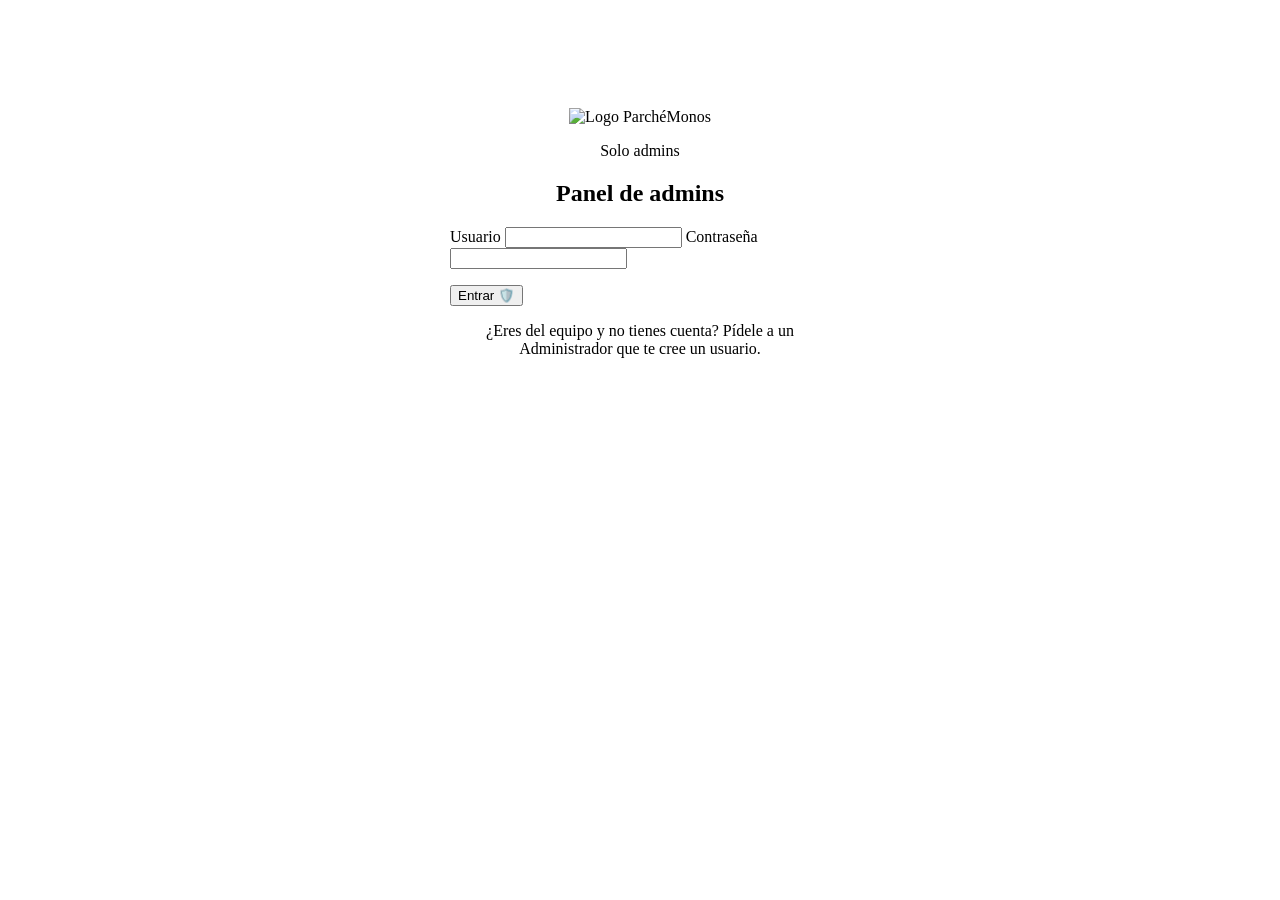
==== admin.html @ 0cc9c0a5 "Subir admin.html" ====
<!doctype html>
<html lang="es-CO">
<head>
  <meta charset="utf-8" />
  <meta name="viewport" content="width=device-width, initial-scale=1, viewport-fit=cover" />
  <title>Panel de admins · ParchéMonos</title>
  <meta name="robots" content="noindex, nofollow" />
  <meta name="theme-color" content="#07040d" />
  <link rel="icon" href="assets/logo.jpg" />
  <link rel="preconnect" href="https://fonts.googleapis.com" />
  <link rel="preconnect" href="https://fonts.gstatic.com" crossorigin />
  <link href="https://fonts.googleapis.com/css2?family=Outfit:wght@300;400;500;600;700;800&family=Permanent+Marker&display=swap" rel="stylesheet" />
  <link rel="stylesheet" href="styles.css" />
  <style>
    body { overflow-x: hidden; }
    .admin { padding: 20px 0 80px; min-height: 100svh; }
    .admin__top { display: flex; align-items: center; gap: 12px; flex-wrap: wrap; margin-bottom: 18px; }
    .admin__top img { width: 44px; height: 44px; border-radius: 50%; box-shadow: 0 0 0 2px var(--pink), var(--glow-pink); }
    .admin__top h1 { margin: 0; font-family: var(--brush); font-weight: 400; font-size: clamp(1.5rem, 6vw, 2.1rem); line-height: 1.1; }
    .admin__top h1 i { font-style: normal; color: var(--lime); }
    .admin__top .spacer { flex: 1; }
    .admin__top .btns { display: flex; gap: 8px; flex-wrap: wrap; }

    /* Pestañas */
    .tabs { display: flex; gap: 6px; overflow-x: auto; scrollbar-width: none; margin: 0 -16px 22px; padding: 4px 16px 10px; position: sticky; top: 0; z-index: 20; background: linear-gradient(180deg, var(--bg) 80%, transparent); }
    .tabs::-webkit-scrollbar { display: none; }
    .tab { flex: 0 0 auto; display: inline-flex; align-items: center; gap: 6px; padding: 10px 14px; border-radius: 12px; border: 1px solid var(--line); background: rgba(255,255,255,.03); font-weight: 600; font-size: .9rem; color: var(--muted); white-space: nowrap; }
    .tab:hover { color: var(--text); }
    .tab.is-active { color: #14001c; background: var(--lime); border-color: var(--lime); box-shadow: 0 0 16px rgba(245,255,61,.35); }
    .tab b { font-size: .72rem; padding: 1px 7px; border-radius: 999px; background: var(--pink); color: #fff; }
    .tab.is-active b { background: #14001c; color: var(--lime); }

    .pane[hidden] { display: none !important; }
    .pane__head { display: flex; flex-wrap: wrap; align-items: flex-end; justify-content: space-between; gap: 12px; margin-bottom: 18px; }
    .pane__head h2 { margin: 0; font-family: var(--brush); font-weight: 400; font-size: 1.8rem; transform: rotate(-1.5deg); }
    .pane__head p { margin: 4px 0 0; color: var(--muted); font-size: .92rem; max-width: 60ch; }
    .pane__head .btns { display: flex; gap: 8px; flex-wrap: wrap; }

    .box { padding: 18px; border-radius: 20px; background: linear-gradient(180deg, var(--surface), var(--bg-2)); border: 1px solid var(--line); margin-bottom: 14px; }
    .box h3 { margin: 0 0 12px; font-size: 1.05rem; }
    .grid2 { display: grid; gap: 12px; }
    .note { margin: 0 0 18px; padding: 12px 16px; border-radius: 14px; font-size: .88rem; color: #ffe9a8; background: rgba(245,255,61,.06); border: 1px solid rgba(245,255,61,.25); }
    .note--ok { color: #b9ffd9; background: rgba(61,255,154,.06); border-color: rgba(61,255,154,.3); }
    .saved { font-size: .78rem; color: #9ff5c8; opacity: 0; transition: opacity .3s; }
    .saved.is-on { opacity: 1; }
    .field small.hint { display: block; margin-top: 4px; font-size: .78rem; color: var(--muted); }
    .field textarea { min-height: 70px; }
    .field-inline { display: flex; gap: 8px; align-items: flex-start; }
    .field-inline > :first-child { flex: 1; min-width: 0; }
    .icon-mini { flex: 0 0 auto; width: 42px; height: 46px; border-radius: 12px; border: 1px solid var(--line); background: rgba(255,255,255,.04); color: var(--muted); }
    .icon-mini:hover { color: var(--pink); border-color: var(--pink); }
    .is-changed > .field__label::after { content: " · editado"; color: var(--lime); font-weight: 700; }

    /* Resumen */
    .kpis { display: grid; grid-template-columns: repeat(2, 1fr); gap: 10px; margin-bottom: 22px; }
    .kpi { padding: 16px; border-radius: 18px; background: var(--surface); border: 1px solid var(--line); text-align: left; }
    button.kpi:hover { border-color: var(--pink); }
    .kpi b { display: block; font-family: var(--brush); font-weight: 400; font-size: 2.2rem; line-height: 1; color: var(--lime); }
    .kpi span { font-size: .78rem; color: var(--muted); text-transform: uppercase; letter-spacing: .1em; font-weight: 600; }
    .kpi--pink b { color: var(--pink); }

    /* Textos */
    .tgroup { border-radius: 20px; border: 1px solid var(--line); background: var(--surface); margin-bottom: 12px; overflow: hidden; }
    .tgroup summary { cursor: pointer; padding: 16px 18px; font-weight: 700; list-style: none; display: flex; justify-content: space-between; align-items: center; }
    .tgroup summary::-webkit-details-marker { display: none; }
    .tgroup summary::after { content: "＋"; color: var(--pink); }
    .tgroup[open] summary::after { content: "－"; }
    .tgroup__body { padding: 0 18px 8px; display: grid; gap: 4px; }

    /* Imágenes */
    .slots { display: grid; grid-template-columns: repeat(auto-fill, minmax(200px, 1fr)); gap: 12px; }
    .slot { border-radius: 18px; overflow: hidden; background: var(--surface); border: 1px solid var(--line); display: flex; flex-direction: column; }
    .slot__prev { aspect-ratio: 16 / 10; display: grid; place-items: center; background: #0b0614; font-size: 3.4rem; }
    .slot__prev img { width: 100%; height: 100%; object-fit: cover; }
    .slot__body { padding: 12px; display: flex; flex-direction: column; gap: 8px; flex: 1; }
    .slot__body b { font-size: .9rem; }
    .slot__btns { display: flex; gap: 6px; margin-top: auto; }
    .slot__btns .btn { flex: 1; --pad: 8px 10px; font-size: .82rem; }

    /* Listas de parches / preguntas / recuerdos */
    .rows { display: grid; gap: 10px; }
    .row { display: grid; grid-template-columns: 64px 1fr; gap: 12px; align-items: center; padding: 12px; border-radius: 16px; background: var(--surface); border: 1px solid var(--line); }
    .row__img { width: 64px; height: 64px; border-radius: 12px; overflow: hidden; background: #150a26; display: grid; place-items: center; font-size: 1.8rem; }
    .row__img img, .row__img video { width: 100%; height: 100%; object-fit: cover; }
    .row__main { min-width: 0; }
    .row__main b { display: block; white-space: nowrap; overflow: hidden; text-overflow: ellipsis; }
    .row__main small { color: var(--muted); font-size: .82rem; }
    .row__btns { grid-column: 1 / -1; display: flex; gap: 6px; flex-wrap: wrap; }
    .row__btns .btn { --pad: 7px 12px; font-size: .82rem; }
    .btn--danger { color: #fff; background: rgba(255,80,80,.18); box-shadow: 0 0 0 1.5px rgba(255,107,107,.6) inset; }
    .btn--danger:hover { background: rgba(255,80,80,.3); }

    .q { padding: 16px; border-radius: 18px; background: var(--surface); border: 1px solid var(--line); margin-bottom: 12px; }
    .q__head { display: flex; gap: 8px; align-items: center; margin-bottom: 10px; flex-wrap: wrap; }
    .q__num { font-family: var(--brush); font-size: 1.5rem; background: var(--grad); -webkit-background-clip: text; background-clip: text; color: transparent; }
    .q__head select { flex: 1; min-width: 160px; }
    .q select, .q input[type=text] { padding: 10px 12px; border-radius: 12px; border: 1.5px solid rgba(255,255,255,.12); background: rgba(0,0,0,.35); color: var(--text); font: inherit; font-size: 15px; color-scheme: dark; width: 100%; }
    .q select:focus, .q input:focus { outline: none; border-color: var(--pink); }
    .q__opts { display: grid; gap: 6px; margin-top: 8px; }
    .q__opt { display: flex; gap: 8px; align-items: center; }
    .q__opt input[type=radio] { accent-color: var(--lime); width: 20px; height: 20px; flex: 0 0 auto; }
    .q__opt label { font-size: .78rem; color: var(--muted); white-space: nowrap; }

    .stk-rows { display: grid; gap: 8px; }
    .stk-row { display: grid; grid-template-columns: 70px 1fr 42px; gap: 8px; }
    .stk-row input { padding: 10px 12px; border-radius: 12px; border: 1.5px solid rgba(255,255,255,.12); background: rgba(0,0,0,.35); color: var(--text); font: inherit; font-size: 16px; min-width: 0; }
    .stk-row input:first-child { text-align: center; font-size: 1.3rem; }

    .switch { display: flex; align-items: center; gap: 12px; cursor: pointer; font-weight: 600; }
    .switch input { appearance: none; -webkit-appearance: none; width: 48px; height: 28px; border-radius: 999px; background: rgba(255,255,255,.15); position: relative; cursor: pointer; transition: background .2s; flex: 0 0 auto; }
    .switch input::after { content: ""; position: absolute; top: 3px; left: 3px; width: 22px; height: 22px; border-radius: 50%; background: #fff; transition: transform .2s var(--ease); }
    .switch input:checked { background: var(--grad-pv); }
    .switch input:checked::after { transform: translateX(20px); }

    /* Reportes (igual que antes) */
    .tools { display: flex; flex-direction: column; gap: 10px; margin-bottom: 18px; }
    .tools input { width: 100%; height: 44px; padding: 0 16px; border-radius: 999px; border: 1.5px solid rgba(255,255,255,.12); background: rgba(0,0,0,.3); color: var(--text); font: inherit; font-size: 16px; }
    .tools input:focus { outline: none; border-color: var(--pink); }
    .reports { display: grid; gap: 14px; }
    .rep { position: relative; padding: 18px; border-radius: 20px; background: linear-gradient(180deg, var(--surface), var(--bg-2)); border: 1px solid var(--line); border-left: 4px solid var(--pink); }
    .rep[data-status="revision"] { border-left-color: var(--lime); }
    .rep[data-status="resuelto"] { border-left-color: #3dffd0; opacity: .8; }
    .rep[data-status="expulsado"] { border-left-color: #ff6b6b; }
    .rep__head { display: flex; flex-wrap: wrap; align-items: center; gap: 8px; margin-bottom: 8px; }
    .rep__who { font-size: 1.15rem; font-weight: 700; margin-right: auto; }
    .tag { display: inline-flex; align-items: center; gap: 4px; padding: 3px 10px; border-radius: 999px; font-size: .72rem; font-weight: 700; letter-spacing: .06em; text-transform: uppercase; border: 1px solid; }
    .tag--priv { color: #d4b3ff; border-color: rgba(177,77,255,.5); background: rgba(177,77,255,.12); }
    .tag--pub { color: var(--lime); border-color: rgba(245,255,61,.45); background: rgba(245,255,61,.08); }
    .tag--st { color: #fff; border-color: rgba(255,255,255,.2); }
    .rep__reason { margin: 0 0 6px; font-weight: 600; color: var(--pink); }
    .rep__meta { margin: 0 0 10px; font-size: .84rem; color: var(--muted); display: flex; flex-wrap: wrap; gap: 4px 14px; }
    .rep__details { margin: 0 0 10px; white-space: pre-wrap; color: #e5dcf5; }
    .rep__quote { margin: 0 0 10px; padding: 10px 14px; border-left: 3px solid var(--violet); border-radius: 10px; background: rgba(177,77,255,.08); font-size: .9rem; }
    .rep__quote small { display: block; font-size: .7rem; letter-spacing: .08em; text-transform: uppercase; color: var(--violet); font-weight: 700; }
    .rep__img { display: block; max-width: 220px; border-radius: 12px; margin-bottom: 10px; cursor: zoom-in; border: 0; padding: 0; background: #000; }
    .rep__img img { border-radius: 12px; }
    .rep__actions { display: flex; flex-wrap: wrap; gap: 8px; padding-top: 12px; border-top: 1px dashed var(--line); }
    .rep__actions .btn { --pad: 8px 14px; font-size: .85rem; }
    .empty { text-align: center; padding: 40px 16px; color: var(--muted); border: 1.5px dashed var(--line); border-radius: 20px; }
    .empty b { display: block; font-size: 2.4rem; margin-bottom: 8px; }

    /* Solicitudes, miembros y roles */
    .req { border-left-color: var(--lime); }
    .req[data-status="aceptado"] { border-left-color: #3dffd0; }
    .req[data-status="rechazado"] { border-left-color: #ff6b6b; opacity: .8; }
    .req__nick { display: flex; align-items: center; gap: 8px; font-size: 1.15rem; font-weight: 800; margin-right: auto; }
    .dot-c { width: 14px; height: 14px; border-radius: 50%; flex: 0 0 auto; box-shadow: 0 0 10px currentColor; }
    .req__intro { margin: 0 0 10px; padding: 10px 14px; border-radius: 12px; background: rgba(255,255,255,.04); font-size: .92rem; white-space: pre-wrap; }
    .tag--reco { color: #3dffd0; border-color: rgba(61,255,208,.5); background: rgba(61,255,208,.08); }
    .trial-days { width: 70px; padding: 8px; border-radius: 10px; border: 1.5px solid rgba(255,255,255,.15); background: rgba(0,0,0,.35); color: var(--text); font: inherit; text-align: center; }
    .member { grid-template-columns: 1fr; }
    .member__top { display: flex; flex-wrap: wrap; align-items: center; gap: 10px; }
    .member__nick { font-weight: 800; display: flex; align-items: center; gap: 8px; margin-right: auto; }
    .member select { padding: 8px 10px; border-radius: 10px; border: 1.5px solid rgba(255,255,255,.15); background: rgba(0,0,0,.35); color: var(--text); font: inherit; font-size: .9rem; color-scheme: dark; }
    .member__info { font-size: .8rem; color: var(--muted); display: flex; flex-wrap: wrap; gap: 4px 14px; }
    .member.is-banned { opacity: .6; }
    /* Tarjetas de roles (más específico que .row para que no lo pise el media query) */
    .rows .role-row { display: flex; flex-direction: column; align-items: stretch; gap: 12px; padding: 14px 14px 14px 18px; position: relative; overflow: hidden; border-color: color-mix(in srgb, var(--rc) 28%, var(--line)); background: linear-gradient(90deg, color-mix(in srgb, var(--rc) 9%, transparent), transparent 55%), var(--surface); }
    .rows .role-row::before { content: ""; position: absolute; inset: 0 auto 0 0; width: 4px; background: var(--rc); box-shadow: 0 0 14px var(--rc); }
    .role-row__top { display: flex; align-items: center; gap: 10px; min-width: 0; }
    .role-row input[type=text] { height: 46px; padding: 0 12px; border-radius: 12px; border: 1.5px solid rgba(255,255,255,.12); background: rgba(0,0,0,.35); color: var(--text); font: inherit; font-size: 16px; min-width: 0; transition: border-color .2s; }
    .role-row input[type=text]:focus { outline: none; border-color: var(--rc); }
    .role-row input[data-remoji] { width: 52px; flex: 0 0 52px; padding: 0; text-align: center; font-size: 1.35rem; }
    .role-row input[data-rname] { flex: 1 1 auto; font-weight: 800; color: var(--rc); }
    .role-row input[type=color] { flex: 0 0 auto; width: 46px; height: 46px; padding: 0; border: 0; border-radius: 12px; background: none; cursor: pointer; }
    .role-row input[type=color]::-webkit-color-swatch-wrapper { padding: 0; }
    .role-row input[type=color]::-webkit-color-swatch { border: 2px solid rgba(255,255,255,.2); border-radius: 12px; }
    .role-row input[type=color]::-moz-color-swatch { border: 2px solid rgba(255,255,255,.2); border-radius: 12px; }
    .role-row__meta { flex: 0 0 auto; display: flex; align-items: center; gap: 8px; }
    .role-row__count { padding: 4px 10px; border-radius: 999px; font-size: .75rem; font-weight: 700; color: var(--muted); background: rgba(255,255,255,.06); white-space: nowrap; }
    .role-row__lock { width: 36px; height: 36px; display: grid; place-items: center; font-size: .95rem; opacity: .7; }
    .role-row__people { display: flex; flex-wrap: wrap; gap: 6px; padding-top: 10px; border-top: 1px dashed var(--line); }
    .role-row__people small { color: var(--muted); font-size: .8rem; }
    .role-person { display: inline-flex; align-items: center; gap: 6px; padding: 4px 10px; border-radius: 999px; font-size: .82rem; font-weight: 700; background: rgba(255,255,255,.06); border: 1px solid color-mix(in srgb, var(--rc) 40%, transparent); }
    .role-person i { width: 8px; height: 8px; border-radius: 50%; flex: 0 0 auto; }
    .perms { display: flex; flex-wrap: wrap; gap: 8px; }
    .perms label { position: relative; display: inline-flex; align-items: center; gap: 6px; padding: 7px 12px; border-radius: 999px; font-size: .84rem; font-weight: 600; cursor: pointer; user-select: none; color: var(--muted); background: rgba(255,255,255,.04); border: 1.5px solid rgba(255,255,255,.1); transition: all .2s; }
    .perms input { position: absolute; opacity: 0; width: 1px; height: 1px; pointer-events: none; }
    .perms label::before { content: ""; width: 14px; height: 14px; border-radius: 50%; border: 1.5px solid rgba(255,255,255,.35); transition: all .2s; }
    .perms label:has(input:checked) { color: var(--text); background: color-mix(in srgb, var(--rc) 16%, transparent); border-color: color-mix(in srgb, var(--rc) 60%, transparent); }
    .perms label:has(input:checked)::before { border-color: var(--rc); background: var(--rc); box-shadow: 0 0 8px var(--rc); }
    .perms label:has(input:focus-visible) { outline: 2px solid var(--rc); outline-offset: 2px; }
    .perms label:has(input:disabled) { cursor: not-allowed; opacity: .75; }
    @media (max-width: 520px) {
      .role-row__top { flex-wrap: wrap; }
      .role-row input[data-rname] { flex-basis: calc(100% - 120px); }
      .role-row__meta { width: 100%; justify-content: space-between; }
    }
    .role-chip { display: inline-flex; align-items: center; gap: 4px; padding: 2px 9px; border-radius: 999px; font-size: .72rem; font-weight: 800; color: var(--rc); background: color-mix(in srgb, var(--rc) 14%, transparent); border: 1px solid color-mix(in srgb, var(--rc) 45%, transparent); }

    /* Cuentas del panel */
    .tab[hidden] { display: none; }
    .acc { grid-template-columns: 1fr; }
    .acc__top { display: flex; flex-wrap: wrap; align-items: center; gap: 10px; }
    .acc__user { font-weight: 800; margin-right: auto; display: flex; align-items: center; gap: 8px; }
    .acc__user code { font-size: .85rem; padding: 2px 8px; border-radius: 8px; background: rgba(255,255,255,.07); color: var(--lime); }
    .acc select { padding: 8px 10px; border-radius: 10px; border: 1.5px solid rgba(255,255,255,.15); background: rgba(0,0,0,.35); color: var(--text); font: inherit; font-size: .9rem; color-scheme: dark; }
    .acc.is-off { opacity: .55; }
    .acc__info { font-size: .8rem; color: var(--muted); display: flex; flex-wrap: wrap; gap: 4px 14px; }
    .role-access { padding: 10px 12px; border-radius: 12px; background: rgba(255,255,255,.03); border: 1px solid var(--line); }
    .role-access b { display: block; margin-bottom: 2px; }
    .role-access span { color: var(--muted); }
    #meBtn .role-chip { margin-left: 2px; }

    .pin { max-width: 380px; margin: 12vh auto 0; text-align: center; }
    .pin .gate__card { animation: none; }

    @media (min-width: 760px) {
      .kpis { grid-template-columns: repeat(4, 1fr); }
      .grid2 { grid-template-columns: 1fr 1fr; }
      .tools { flex-direction: row; align-items: center; justify-content: space-between; }
      .tools input { max-width: 320px; }
      .reports { grid-template-columns: 1fr 1fr; }
      .row { grid-template-columns: 64px 1fr auto; }
      .row__btns { grid-column: auto; justify-content: flex-end; }
    }
  </style>
</head>
<body>

  <!-- Acceso de admins -->
  <section class="container pin" id="pinView">
    <div class="gate__card">
      <div class="ring ring--sm"><img src="assets/logo.jpg" data-logo alt="Logo ParchéMonos" width="120" height="120" /></div>
      <p class="eyebrow" style="justify-content:center">Solo admins</p>
      <h1 class="gate__title brush-title">Panel de admins</h1>
      <form id="pinForm" novalidate style="text-align:left">
        <label class="field">
          <span class="field__label">Usuario</span>
          <input type="text" id="loginUser" autocomplete="username" autocapitalize="none" spellcheck="false" required />
        </label>
        <label class="field">
          <span class="field__label">Contraseña</span>
          <input type="password" id="pinInput" autocomplete="current-password" required />
        </label>
        <p class="field__error" id="pinError" role="alert"></p>
        <button class="btn btn--grad btn--block" type="submit">Entrar 🛡️</button>
      </form>
      <p class="gate__fine">¿Eres del equipo y no tienes cuenta? Pídele a un Administrador que te cree un usuario.</p>
    </div>
  </section>

  <!-- Registro: primera vez → crear la cuenta del Fundador -->
  <section class="container pin" id="setupView" hidden>
    <div class="gate__card">
      <div class="ring ring--sm"><img src="assets/logo.jpg" data-logo alt="Logo ParchéMonos" width="120" height="120" /></div>
      <p class="eyebrow" style="justify-content:center">Primera vez</p>
      <h1 class="gate__title brush-title">Crea tu cuenta</h1>
      <p class="gate__text">Todavía no hay cuentas en el panel. Crea la cuenta del <b>👑 Fundador</b>: tendrá acceso a todo y podrá crear las cuentas del resto del equipo.</p>
      <form id="setupForm" novalidate style="text-align:left">
        <label class="field"><span class="field__label">Usuario *</span><input type="text" id="setupUser" maxlength="24" autocomplete="username" autocapitalize="none" spellcheck="false" placeholder="Ej: richy" /></label>
        <label class="field"><span class="field__label">Tu nombre o apodo *</span><input type="text" id="setupName" maxlength="40" placeholder="Ej: Richy 👑" /></label>
        <label class="field"><span class="field__label">Contraseña * (mínimo 8)</span><input type="password" id="setupPass" autocomplete="new-password" /></label>
        <label class="field"><span class="field__label">Repite la contraseña *</span><input type="password" id="setupPass2" autocomplete="new-password" /></label>
        <p class="field__error" id="setupErr" role="alert"></p>
        <button class="btn btn--grad btn--block" type="submit">👑 Crear cuenta de Fundador</button>
      </form>
      <p class="gate__fine">Después ve a <b>🚀 Publicar</b> para que tu cuenta funcione en cualquier computador.</p>
      <p class="gate__fine"><a href="index.html" style="text-decoration:underline">← Volver al sitio</a></p>
    </div>
  </section>

  <!-- Panel -->
  <main class="container admin" id="adminView" hidden>
    <header class="admin__top">
      <img src="assets/logo.jpg" data-logo alt="" />
      <h1>Panel <i>· admins</i></h1>
      <span class="spacer"></span>
      <div class="btns">
        <button class="btn btn--ghost btn--sm" id="meBtn" title="Mi cuenta">👤 <span id="meUser"></span> <span id="meRole"></span></button>
        <a class="btn btn--ghost btn--sm" href="index.html" target="_blank" rel="noopener">👁️ Ver la página</a>
        <button class="btn btn--ghost btn--sm" id="logoutBtn">Salir</button>
      </div>
    </header>
    <p class="note" id="defaultPassNote" hidden>🔒 Estás usando la contraseña inicial. <b>Cámbiala ya</b> en <button class="btn btn--grad btn--sm" id="defaultPassBtn" style="margin-left:6px">👤 Mi cuenta</button></p>

    <nav class="tabs" id="tabs" aria-label="Secciones del panel">
      <button class="tab is-active" data-tab="resumen">📊 Resumen</button>
      <button class="tab" data-tab="solicitudes">🙋 Solicitudes <b id="tabReqCount" hidden></b></button>
      <button class="tab" data-tab="miembros">👥 Miembros y roles</button>
      <button class="tab" data-tab="reportes">🚩 Reportes <b id="tabRepCount" hidden></b></button>
      <button class="tab" data-tab="textos">✏️ Textos</button>
      <button class="tab" data-tab="imagenes">🖼️ Imágenes</button>
      <button class="tab" data-tab="parches">🗓️ Parches</button>
      <button class="tab" data-tab="test">❓ Test</button>
      <button class="tab" data-tab="chat">💬 Chat</button>
      <button class="tab" data-tab="ajustes">⚙️ Seguridad y ajustes</button>
      <button class="tab" data-tab="recuerdos">📸 Recuerdos</button>
      <button class="tab" data-tab="publicar">🚀 Publicar</button>
      <button class="tab" data-tab="cuentas">🔑 Cuentas del panel</button>
    </nav>

    <!-- RESUMEN -->
    <section class="pane" data-pane="resumen">
      <div class="pane__head"><div><h2>Resumen</h2><p>Todo lo del parche en un solo lugar. Toca una cifra para ir a esa sección.</p></div></div>
      <div class="kpis">
        <button class="kpi kpi--pink" data-go="solicitudes"><b id="kReqPend">0</b><span>Solicitudes por revisar</span></button>
        <button class="kpi" data-go="miembros"><b id="kMembers">0</b><span>Miembros</span></button>
        <button class="kpi kpi--pink" data-go="reportes"><b id="kRepPend">0</b><span>Reportes pendientes</span></button>
        <button class="kpi" data-go="parches"><b id="kPlans">0</b><span>Parches oficiales</span></button>
        <button class="kpi" data-go="textos"><b id="kTexts">0</b><span>Textos editados</span></button>
        <button class="kpi" data-go="imagenes"><b id="kImgs">0</b><span>Imágenes cambiadas</span></button>
      </div>
      <div class="note" id="pubNote">⚠️ Lo que edites aquí se ve en <b>tu navegador</b> como vista previa. Para que lo vea <b>todo el mundo</b>, ve a <b>🚀 Publicar</b>, descarga <code>site-data.js</code> y súbelo junto con la página.</div>
      <div class="grid2">
        <div class="box"><h3>✏️ Cambiar textos</h3><p style="margin:0 0 12px;color:var(--muted)">Títulos, reglas, portada, cifras, footer…</p><button class="btn btn--ghost btn--sm" data-go="textos">Ir a Textos →</button></div>
        <div class="box"><h3>🖼️ Cambiar imágenes</h3><p style="margin:0 0 12px;color:var(--muted)">Logo, portada, íconos de tarjetas y más.</p><button class="btn btn--ghost btn--sm" data-go="imagenes">Ir a Imágenes →</button></div>
        <div class="box"><h3>🗓️ Parches oficiales</h3><p style="margin:0 0 12px;color:var(--muted)">Crea, edita o borra planes con foto, fecha y dirección.</p><button class="btn btn--ghost btn--sm" data-go="parches">Ir a Parches →</button></div>
        <div class="box"><h3>⚙️ Seguridad</h3><p style="margin:0 0 12px;color:var(--muted)">Edades, IPs bloqueadas, países, VPN y clave del panel.</p><button class="btn btn--ghost btn--sm" data-go="ajustes">Ir a Ajustes →</button></div>
      </div>
    </section>

    <!-- SOLICITUDES -->
    <section class="pane" data-pane="solicitudes" hidden>
      <div class="pane__head">
        <div><h2>Solicitudes de ingreso</h2><p>Personas que quieren entrar al chat del parche. Acéptalas normal, con período de prueba, o recházalas.</p></div>
      </div>
      <p class="note">Modo demo: solo ves las solicitudes enviadas desde este navegador. Para recibir las de todas las personas hay que conectar un servidor.</p>
      <div class="tools">
        <div class="filters" id="reqFilters">
          <button class="chip is-active" data-f="pendiente">⏳ Por revisar</button>
          <button class="chip" data-f="aceptado">✅ Aceptadas</button>
          <button class="chip" data-f="rechazado">🙅 Rechazadas</button>
          <button class="chip" data-f="all">Todas</button>
        </div>
      </div>
      <div class="reports" id="reqList"></div>
    </section>

    <!-- MIEMBROS Y ROLES -->
    <section class="pane" data-pane="miembros" hidden>
      <div class="pane__head">
        <div><h2>Miembros y roles</h2><p>Dale a cada persona su rol. El rol decide qué puede hacer en el chat y se ve al lado de su apodo.</p></div>
        <span class="saved" id="memSaved">✓ Guardado</span>
      </div>

      <div class="box">
        <div style="display:flex;flex-wrap:wrap;gap:10px;align-items:center;justify-content:space-between;margin-bottom:12px">
          <h3 style="margin:0">👥 Miembros</h3>
          <div style="display:flex;gap:8px;flex-wrap:wrap">
            <input type="search" id="memberSearch" class="mem-filter" placeholder="Buscar apodo…" aria-label="Buscar miembro" />
            <select id="memberRoleFilter" class="mem-filter" aria-label="Filtrar por rol"></select>
            <button class="btn btn--grad btn--sm" id="memberAdd">➕ Agregar</button>
          </div>
        </div>
        <div class="rows" id="memberRows"></div>
      </div>

      <div class="box">
        <div style="display:flex;flex-wrap:wrap;gap:10px;align-items:center;justify-content:space-between;margin-bottom:12px">
          <h3 style="margin:0">🎖️ Roles y permisos</h3>
          <div style="display:flex;gap:8px;flex-wrap:wrap">
            <button class="btn btn--ghost btn--sm" id="rolesReset">↺ Restaurar</button>
            <button class="btn btn--grad btn--sm" id="roleAdd">➕ Nuevo rol</button>
          </div>
        </div>
        <p style="margin:0 0 12px;color:var(--muted);font-size:.88rem">📌 Fijar mensajes · 📊 Crear encuestas · 🖼️ Fotos, videos y GIFs · 🗓️ Proponer parches. Todos los roles pueden escribir, mandar stickers y notas de voz.</p>
        <div class="rows" id="roleRows"></div>
      </div>
    </section>

    <!-- REPORTES -->
    <section class="pane" data-pane="reportes" hidden>
      <div class="pane__head">
        <div><h2>Reportes</h2><p>Reportes privados y públicos que hace la gente.</p></div>
        <div class="btns"><button class="btn btn--ghost btn--sm" id="exportReports">⬇ Exportar reportes</button></div>
      </div>
      <p class="note">Modo demo: solo ves los reportes hechos desde este navegador. Para recibir los de todas las personas hay que conectar un servidor (Ajustes → Servidor de reportes).</p>
      <div class="kpis">
        <div class="kpi kpi--pink"><b id="kPend">0</b><span>Pendientes</span></div>
        <div class="kpi"><b id="kRev">0</b><span>En revisión</span></div>
        <div class="kpi"><b id="kDone" style="color:#3dffd0">0</b><span>Resueltos</span></div>
        <div class="kpi"><b id="kBan" style="color:#ff6b6b">0</b><span>Expulsados</span></div>
      </div>
      <div class="tools">
        <div class="filters" id="repFilters">
          <button class="chip is-active" data-f="all">Todos</button>
          <button class="chip" data-f="pendiente">Pendientes</button>
          <button class="chip" data-f="revision">En revisión</button>
          <button class="chip" data-f="resuelto">Resueltos</button>
          <button class="chip" data-f="expulsado">Expulsados</button>
          <button class="chip" data-f="publico">Públicos</button>
          <button class="chip" data-f="privado">Privados</button>
        </div>
        <input type="search" id="repSearch" placeholder="Buscar por apodo o motivo…" aria-label="Buscar reportes" />
      </div>
      <div class="reports" id="reports"></div>
    </section>

    <!-- TEXTOS -->
    <section class="pane" data-pane="textos" hidden>
      <div class="pane__head">
        <div><h2>Textos de la página</h2><p>Se guarda solo mientras escribes. Usa <b>**dos asteriscos**</b> para <b>negrita</b>. El botón ↺ vuelve al texto original.</p></div>
        <div class="btns"><span class="saved" id="textSaved">✓ Guardado</span><input type="search" id="textSearch" placeholder="Buscar texto…" class="mem-filter" aria-label="Buscar texto" /></div>
      </div>
      <div id="textGroups"></div>
    </section>

    <!-- IMÁGENES -->
    <section class="pane" data-pane="imagenes" hidden>
      <div class="pane__head">
        <div><h2>Imágenes</h2><p>Cambia cualquier imagen o ícono. Las de cada parche se cambian en la pestaña Parches.</p></div>
        <div class="btns"><a class="btn btn--grad btn--sm" href="index.html?editar">🖼️ Editar sobre la página</a></div>
      </div>
      <div class="slots" id="slots"></div>
      <input type="file" id="slotInput" accept="image/*" hidden />
    </section>

    <!-- PARCHES -->
    <section class="pane" data-pane="parches" hidden>
      <div class="pane__head">
        <div><h2>Parches oficiales</h2><p>Los planes que salen en "Próximos parches" para todos. (Los que propone la gente se guardan en el navegador de cada quien.)</p></div>
        <div class="btns">
          <button class="btn btn--ghost btn--sm" id="plansReset">↺ Restaurar ejemplos</button>
          <button class="btn btn--grad btn--sm" id="planNew">➕ Nuevo parche</button>
        </div>
      </div>
      <div class="rows" id="planRows"></div>
    </section>

    <!-- TEST -->
    <section class="pane" data-pane="test" hidden>
      <div class="pane__head">
        <div><h2>Test de entrada</h2><p>Las preguntas que hay que responder bien para entrar. Tipos: respuesta concreta, Sí/No o Verdadero/Falso.</p></div>
        <div class="btns">
          <span class="saved" id="quizSaved">✓ Guardado</span>
          <button class="btn btn--ghost btn--sm" id="quizReset">↺ Restaurar</button>
          <button class="btn btn--grad btn--sm" id="quizAdd">➕ Pregunta</button>
        </div>
      </div>
      <div id="quizList"></div>
    </section>

    <!-- CHAT -->
    <section class="pane" data-pane="chat" hidden>
      <div class="pane__head">
        <div><h2>Chat</h2><p>Stickers del parche y palabras que bloquea el filtro anti-acoso.</p></div>
        <span class="saved" id="chatSaved">✓ Guardado</span>
      </div>
      <div class="grid2">
        <div class="box">
          <h3>✨ Stickers</h3>
          <div class="stk-rows" id="stkRows"></div>
          <div style="display:flex;gap:8px;margin-top:12px;flex-wrap:wrap">
            <button class="btn btn--ghost btn--sm" id="stkAdd">➕ Sticker</button>
            <button class="btn btn--ghost btn--sm" id="stkReset">↺ Restaurar</button>
          </div>
        </div>
        <div class="box">
          <h3>🛡️ Palabras bloqueadas</h3>
          <label class="field">
            <span class="field__label">Una palabra o frase por línea</span>
            <textarea id="blockedWords" rows="14"></textarea>
            <small class="hint">Si un mensaje, apodo, parche o encuesta tiene alguna de estas, no se publica.</small>
          </label>
          <button class="btn btn--ghost btn--sm" id="blockedReset">↺ Restaurar</button>
        </div>
      </div>
    </section>

    <!-- AJUSTES -->
    <section class="pane" data-pane="ajustes" hidden>
      <div class="pane__head">
        <div><h2>Seguridad y ajustes</h2><p>Se guarda solo al cambiar cada campo.</p></div>
        <span class="saved" id="setSaved">✓ Guardado</span>
      </div>
      <div class="grid2">
        <div class="box">
          <h3>🔞 Edad permitida</h3>
          <div class="field-row">
            <label class="field"><span class="field__label">Edad mínima</span><input type="number" min="13" max="99" data-set="AGE_MIN" /></label>
            <label class="field"><span class="field__label">Edad máxima</span><input type="number" min="13" max="120" data-set="AGE_MAX" /></label>
          </div>
          <small class="hint" style="color:var(--muted)">Recuerda actualizar también los textos que mencionan la edad (pestaña Textos → busca "18") y la pregunta del test.</small>
        </div>
        <div class="box">
          <h3>🙋 Ingreso al chat</h3>
          <label class="field"><span class="field__label">Días del período de prueba</span><input type="number" min="1" max="365" data-set="TRIAL_DAYS" /></label>
          <small class="hint" style="color:var(--muted)">Es lo que se propone al tocar "🧪 Aceptar a prueba". Durante la prueba la persona solo puede enviar texto, stickers y notas de voz (rol "En prueba").</small>
        </div>
        <div class="box">
          <h3>🌐 Conexión</h3>
          <label class="switch" style="margin-bottom:14px"><input type="checkbox" data-set="BLOCK_DATACENTER" /> Bloquear VPN, proxies y servidores</label>
          <label class="field"><span class="field__label">Países permitidos (códigos, separados por coma)</span><input type="text" data-set="ALLOWED_COUNTRIES" data-list placeholder="Vacío = todos. Ej: CO, MX" /></label>
        </div>
        <div class="box">
          <h3>⛔ IPs bloqueadas</h3>
          <label class="field"><span class="field__label">Una IP por línea</span><textarea rows="6" data-set="BLOCKED_IPS" data-list data-lines placeholder="190.25.10.4"></textarea>
          <small class="hint">Bloquea esas IPs para todos los visitantes (después de publicar).</small></label>
        </div>
        <div class="box">
          <h3>🔑 Servicios externos</h3>
          <label class="field"><span class="field__label">Clave de GIPHY (buscador de GIFs)</span><input type="text" data-set="GIPHY_API_KEY" placeholder="developers.giphy.com" /></label>
          <label class="field"><span class="field__label">Clave de Cloudflare Turnstile (captcha)</span><input type="text" data-set="TURNSTILE_SITE_KEY" placeholder="Vacío = botón &quot;mantén presionado&quot;" /></label>
          <label class="field"><span class="field__label">Servidor de reportes (URL)</span><input type="text" data-set="REPORT_ENDPOINT" placeholder="https://… (opcional)" /></label>
        </div>
      </div>
    </section>

    <!-- CUENTAS DEL PANEL -->
    <section class="pane" data-pane="cuentas" hidden>
      <div class="pane__head">
        <div><h2>Cuentas del panel</h2><p>Dale a alguien del equipo su propio usuario y contraseña para entrar al panel. Solo puedes dar roles <b>menores que el tuyo</b>.</p></div>
      </div>
      <div class="grid2">
        <div class="box">
          <h3>➕ Nueva cuenta</h3>
          <form id="accForm" novalidate>
            <label class="field"><span class="field__label">Usuario (para entrar) *</span><input type="text" id="accUser" maxlength="24" autocapitalize="none" spellcheck="false" placeholder="Ej: vale" /></label>
            <label class="field"><span class="field__label">Nombre o apodo *</span><input type="text" id="accName" maxlength="40" list="accMembers" placeholder="Ej: Vale 🌸" /><datalist id="accMembers"></datalist></label>
            <label class="field"><span class="field__label">Rol en el panel *</span><select id="accRole"></select></label>
            <div class="field-row">
              <label class="field"><span class="field__label">Contraseña *</span><input type="text" id="accPass" minlength="8" autocomplete="off" /></label>
              <div class="field"><span class="field__label">&nbsp;</span><button type="button" class="btn btn--ghost btn--block" id="accGen">🎲 Generar</button></div>
            </div>
            <small class="hint" style="color:var(--muted);display:block;margin:-4px 0 12px">Mínimo 8 caracteres. Cópiala y entrégasela a la persona en privado: después no se puede volver a ver.</small>
            <p class="field__error" id="accErr" role="alert"></p>
            <button class="btn btn--grad btn--block" type="submit">🔑 Crear cuenta</button>
          </form>
        </div>
        <div class="box">
          <h3>🎖️ Qué puede hacer cada rol</h3>
          <div id="accRolesInfo" style="display:grid;gap:8px;font-size:.88rem"></div>
        </div>
      </div>
      <div class="box">
        <h3>🔑 Cuentas</h3>
        <div class="rows" id="accRows"></div>
      </div>
      <p class="note">Las cuentas nuevas sirven en otros computadores después de <b>🚀 Publicar</b> (viajan con la contraseña cifrada).</p>
    </section>

    <!-- RECUERDOS -->
    <section class="pane" data-pane="recuerdos" hidden>
      <div class="pane__head"><div><h2>Recuerdos</h2><p>Fotos y videos subidos a la galería. Puedes borrar los que no cumplan las reglas.</p></div></div>
      <p class="note">Modo demo: solo ves los recuerdos subidos desde este navegador.</p>
      <div class="rows" id="memRows"></div>
    </section>

    <!-- PUBLICAR -->
    <section class="pane" data-pane="publicar" hidden>
      <div class="pane__head"><div><h2>Publicar para todos</h2><p>Así los cambios dejan de ser solo tuyos y los ve cualquier persona que entre a la página.</p></div></div>
      <div class="box">
        <h3>🚀 1 · Descarga el archivo con tus cambios</h3>
        <p style="color:var(--muted);margin:0 0 14px">Incluye textos, imágenes, parches oficiales, test, stickers, palabras bloqueadas y ajustes.</p>
        <button class="btn btn--grad" id="publishBtn">⬇ Descargar site-data.js</button>
        <p style="color:var(--muted);margin:14px 0 0;font-size:.9rem">
          <b>2 ·</b> Pon ese archivo en la carpeta de la página (reemplaza el <code>site-data.js</code> que ya está).<br />
          <b>3 ·</b> Sube la carpeta a tu hosting como siempre. ¡Listo! 🎉
        </p>
      </div>
      <div class="grid2">
        <div class="box">
          <h3>💾 Copia de seguridad</h3>
          <p style="color:var(--muted);margin:0 0 12px;font-size:.9rem">Guarda todos tus cambios en un archivo o recupéralos en otro computador.</p>
          <div style="display:flex;gap:8px;flex-wrap:wrap">
            <button class="btn btn--ghost btn--sm" id="backupBtn">⬇ Descargar copia</button>
            <button class="btn btn--ghost btn--sm" id="restoreBtn">⬆ Cargar copia</button>
            <input type="file" id="restoreInput" accept=".json,application/json" hidden />
          </div>
        </div>
        <div class="box">
          <h3>🧹 Descartar cambios</h3>
          <p style="color:var(--muted);margin:0 0 12px;font-size:.9rem">Borra la vista previa de este navegador y vuelve a lo que está publicado.</p>
          <button class="btn btn--danger btn--sm" id="discardBtn">Descartar todos mis cambios</button>
        </div>
      </div>
    </section>
  </main>

  <!-- Editor de parche -->
  <div class="modal" id="planModal" role="dialog" aria-modal="true" aria-labelledby="pmTitle" hidden>
    <div class="modal__backdrop" data-close></div>
    <div class="modal__card modal__card--wide">
      <button class="modal__x" aria-label="Cerrar" data-close>✕</button>
      <h3 class="brush-title" id="pmTitle">Parche</h3>
      <form id="pmForm" novalidate>
        <div class="img-pick">
          <input type="file" id="pmImg" accept="image/*" hidden />
          <button type="button" class="img-pick__empty" id="pmImgBtn"><span>🖼️</span><b>Agregar imagen</b><small>Se reduce sola</small></button>
          <div class="img-pick__preview" id="pmImgPrev" hidden>
            <img alt="Imagen del parche" id="pmImgTag" />
            <button type="button" class="img-pick__remove" id="pmImgDel" aria-label="Quitar imagen">✕</button>
          </div>
        </div>
        <label class="field"><span class="field__label">Título *</span><input type="text" id="pmName" maxlength="60" required /></label>
        <div class="field-row">
          <label class="field"><span class="field__label">Categoría *</span><select id="pmCat"></select></label>
          <label class="field"><span class="field__label">Cupos (opcional)</span><input type="number" id="pmCap" min="2" max="500" /></label>
        </div>
        <div class="field-row">
          <label class="field"><span class="field__label">Fecha *</span><input type="date" id="pmDate" required /></label>
          <label class="field"><span class="field__label">Hora *</span><input type="time" id="pmTime" required /></label>
        </div>
        <label class="field"><span class="field__label">Dirección *</span><input type="text" id="pmAddr" maxlength="120" required /></label>
        <label class="field"><span class="field__label">Punto de encuentro</span><input type="text" id="pmMeet" maxlength="80" /></label>
        <label class="field"><span class="field__label">Descripción *</span><textarea id="pmDesc" rows="3" maxlength="400" required></textarea></label>
        <div class="field-row">
          <label class="field"><span class="field__label">Organiza</span><input type="text" id="pmAuthor" maxlength="30" placeholder="Mono Mod 🛡️" /></label>
          <label class="field"><span class="field__label">Ya van (número inicial)</span><input type="number" id="pmGoing" min="0" /></label>
        </div>
        <label class="field"><span class="field__label">Votos 🔥 iniciales</span><input type="number" id="pmVotes" min="0" /></label>
        <div class="poll-builder">
          <label class="check"><input type="checkbox" id="pmPollOn" /><span>🗳️ Votación</span></label>
          <div id="pmPollFields" hidden>
            <label class="field" style="margin-top:12px"><span class="field__label">Pregunta</span><input type="text" id="pmPollQ" maxlength="80" /></label>
            <div class="poll-builder__opts" id="pmPollOpts"></div>
            <button type="button" class="btn btn--ghost btn--sm" id="pmPollAdd">➕ Opción</button>
          </div>
        </div>
        <p class="field__error" id="pmErr" role="alert"></p>
        <button type="submit" class="btn btn--grad btn--block">💾 Guardar parche</button>
      </form>
    </div>
  </div>

  <!-- Mi cuenta -->
  <div class="modal" id="meModal" role="dialog" aria-modal="true" aria-labelledby="meTitle" hidden>
    <div class="modal__backdrop" data-close></div>
    <div class="modal__card">
      <button class="modal__x" aria-label="Cerrar" data-close>✕</button>
      <h3 class="brush-title" id="meTitle">Mi cuenta</h3>
      <p class="modal__text" id="meInfo"></p>
      <form id="pinChange" novalidate>
        <label class="field"><span class="field__label">Contraseña actual</span><input type="password" id="pinOld" autocomplete="current-password" /></label>
        <label class="field"><span class="field__label">Nueva contraseña</span><input type="password" id="pinNew" minlength="8" autocomplete="new-password" /></label>
        <label class="field"><span class="field__label">Repite la nueva contraseña</span><input type="password" id="pinNew2" autocomplete="new-password" /></label>
        <p class="field__error" id="pinChangeErr"></p>
        <button class="btn btn--grad btn--block" type="submit">🔒 Cambiar contraseña</button>
      </form>
    </div>
  </div>

  <div class="lightbox" id="lightbox" hidden><img alt="Imagen" id="lightboxImg" /></div>
  <div class="toast" id="toast" role="status" aria-live="polite"></div>

  <script src="site-data.js"></script>
  <script src="content.js"></script>
  <script src="admin.js"></script>
</body>
</html>
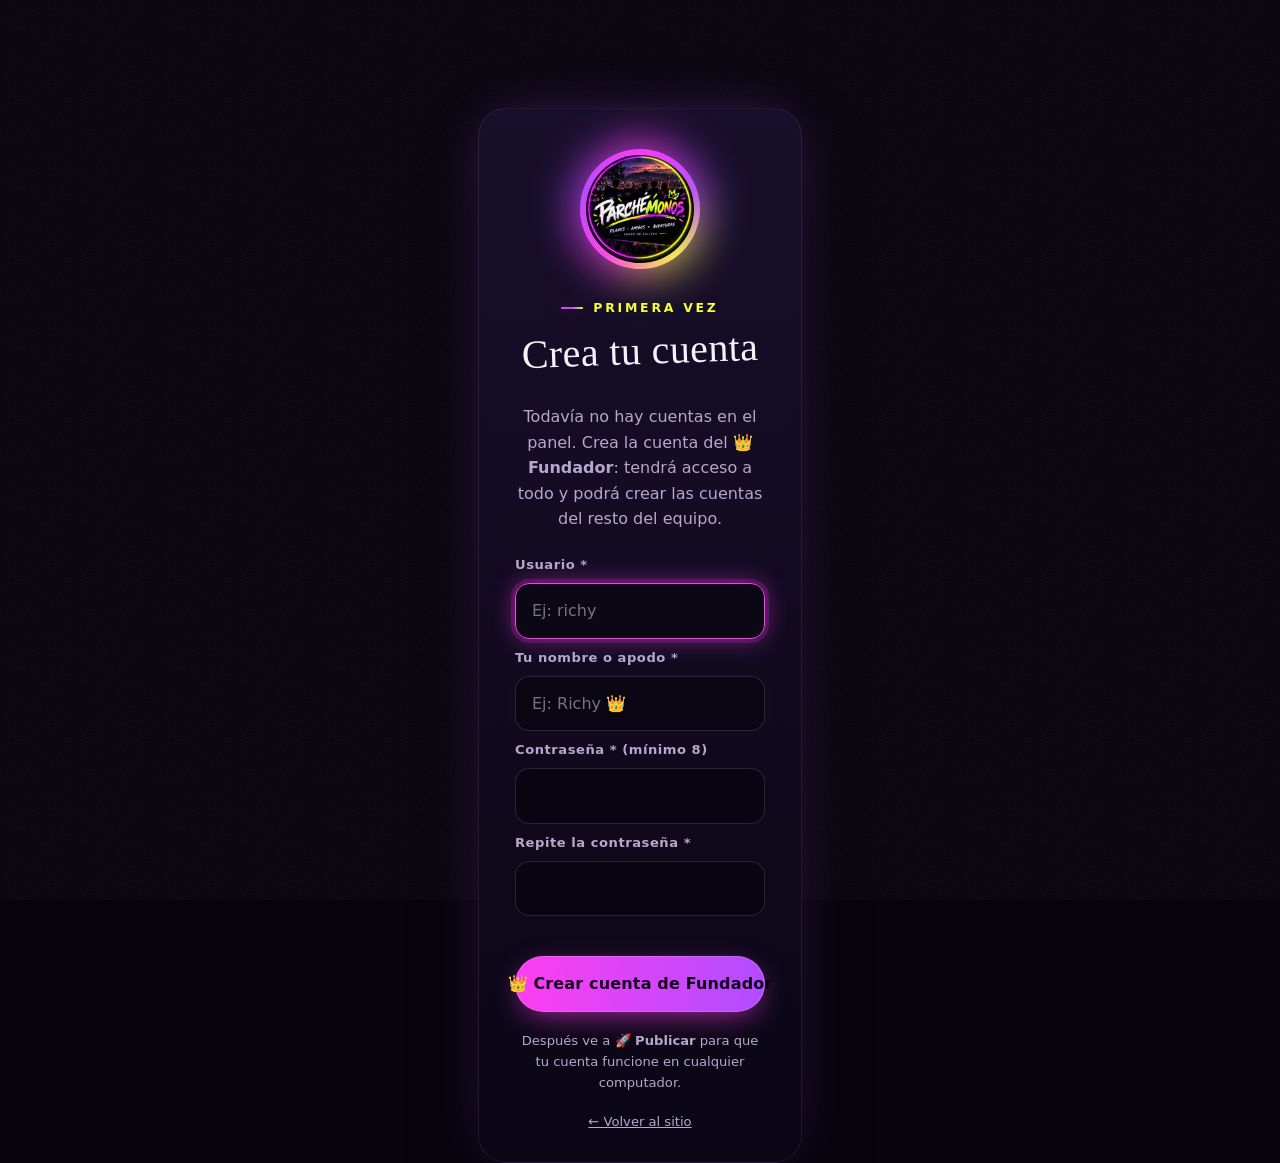
==== commit f26ae526: "Compatibilidad con todos los dispositivos: admin.html" ====
--- a/admin.html
+++ b/admin.html
@@ -1,4 +1,4 @@
-<!doctype html>
+﻿<!doctype html>
 <html lang="es-CO">
 <head>
   <meta charset="utf-8" />
@@ -13,7 +13,7 @@
   <link rel="stylesheet" href="styles.css" />
   <style>
     body { overflow-x: hidden; }
-    .admin { padding: 20px 0 80px; min-height: 100svh; }
+    .admin { padding-top: calc(20px + env(safe-area-inset-top)); padding-bottom: calc(80px + env(safe-area-inset-bottom)); min-height: 100vh; min-height: 100svh; }
     .admin__top { display: flex; align-items: center; gap: 12px; flex-wrap: wrap; margin-bottom: 18px; }
     .admin__top img { width: 44px; height: 44px; border-radius: 50%; box-shadow: 0 0 0 2px var(--pink), var(--glow-pink); }
     .admin__top h1 { margin: 0; font-family: var(--brush); font-weight: 400; font-size: clamp(1.5rem, 6vw, 2.1rem); line-height: 1.1; }
@@ -22,7 +22,7 @@
     .admin__top .btns { display: flex; gap: 8px; flex-wrap: wrap; }
 
     /* Pestañas */
-    .tabs { display: flex; gap: 6px; overflow-x: auto; scrollbar-width: none; margin: 0 -16px 22px; padding: 4px 16px 10px; position: sticky; top: 0; z-index: 20; background: linear-gradient(180deg, var(--bg) 80%, transparent); }
+    .tabs { display: flex; gap: 6px; overflow-x: auto; scrollbar-width: none; -webkit-overflow-scrolling: touch; overscroll-behavior-x: contain; margin: 0 0 22px; padding: 4px 0 10px; position: sticky; top: 0; z-index: 20; background: linear-gradient(180deg, var(--bg) 80%, transparent); }
     .tabs::-webkit-scrollbar { display: none; }
     .tab { flex: 0 0 auto; display: inline-flex; align-items: center; gap: 6px; padding: 10px 14px; border-radius: 12px; border: 1px solid var(--line); background: rgba(255,255,255,.03); font-weight: 600; font-size: .9rem; color: var(--muted); white-space: nowrap; }
     .tab:hover { color: var(--text); }
@@ -155,7 +155,7 @@
     .member__info { font-size: .8rem; color: var(--muted); display: flex; flex-wrap: wrap; gap: 4px 14px; }
     .member.is-banned { opacity: .6; }
     /* Tarjetas de roles (más específico que .row para que no lo pise el media query) */
-    .rows .role-row { display: flex; flex-direction: column; align-items: stretch; gap: 12px; padding: 14px 14px 14px 18px; position: relative; overflow: hidden; border-color: color-mix(in srgb, var(--rc) 28%, var(--line)); background: linear-gradient(90deg, color-mix(in srgb, var(--rc) 9%, transparent), transparent 55%), var(--surface); }
+    .rows .role-row { display: flex; flex-direction: column; align-items: stretch; gap: 12px; padding: 14px 14px 14px 18px; position: relative; overflow: hidden; border-color: rgba(255, 255, 255, .14); border-color: color-mix(in srgb, var(--rc) 28%, var(--line)); background: linear-gradient(90deg, rgba(255, 255, 255, .14), transparent 55%), var(--surface); background: linear-gradient(90deg, color-mix(in srgb, var(--rc) 9%, transparent), transparent 55%), var(--surface); }
     .rows .role-row::before { content: ""; position: absolute; inset: 0 auto 0 0; width: 4px; background: var(--rc); box-shadow: 0 0 14px var(--rc); }
     .role-row__top { display: flex; align-items: center; gap: 10px; min-width: 0; }
     .role-row input[type=text] { height: 46px; padding: 0 12px; border-radius: 12px; border: 1.5px solid rgba(255,255,255,.12); background: rgba(0,0,0,.35); color: var(--text); font: inherit; font-size: 16px; min-width: 0; transition: border-color .2s; }
@@ -171,13 +171,13 @@
     .role-row__lock { width: 36px; height: 36px; display: grid; place-items: center; font-size: .95rem; opacity: .7; }
     .role-row__people { display: flex; flex-wrap: wrap; gap: 6px; padding-top: 10px; border-top: 1px dashed var(--line); }
     .role-row__people small { color: var(--muted); font-size: .8rem; }
-    .role-person { display: inline-flex; align-items: center; gap: 6px; padding: 4px 10px; border-radius: 999px; font-size: .82rem; font-weight: 700; background: rgba(255,255,255,.06); border: 1px solid color-mix(in srgb, var(--rc) 40%, transparent); }
+    .role-person { display: inline-flex; align-items: center; gap: 6px; padding: 4px 10px; border-radius: 999px; font-size: .82rem; font-weight: 700; background: rgba(255,255,255,.06); border: 1px solid rgba(255, 255, 255, .14); border: 1px solid color-mix(in srgb, var(--rc) 40%, transparent); }
     .role-person i { width: 8px; height: 8px; border-radius: 50%; flex: 0 0 auto; }
     .perms { display: flex; flex-wrap: wrap; gap: 8px; }
     .perms label { position: relative; display: inline-flex; align-items: center; gap: 6px; padding: 7px 12px; border-radius: 999px; font-size: .84rem; font-weight: 600; cursor: pointer; user-select: none; color: var(--muted); background: rgba(255,255,255,.04); border: 1.5px solid rgba(255,255,255,.1); transition: all .2s; }
     .perms input { position: absolute; opacity: 0; width: 1px; height: 1px; pointer-events: none; }
     .perms label::before { content: ""; width: 14px; height: 14px; border-radius: 50%; border: 1.5px solid rgba(255,255,255,.35); transition: all .2s; }
-    .perms label:has(input:checked) { color: var(--text); background: color-mix(in srgb, var(--rc) 16%, transparent); border-color: color-mix(in srgb, var(--rc) 60%, transparent); }
+    .perms label:has(input:checked) { color: var(--text); background: rgba(255, 255, 255, .14); background: color-mix(in srgb, var(--rc) 16%, transparent); border-color: rgba(255, 255, 255, .14); border-color: color-mix(in srgb, var(--rc) 60%, transparent); }
     .perms label:has(input:checked)::before { border-color: var(--rc); background: var(--rc); box-shadow: 0 0 8px var(--rc); }
     .perms label:has(input:focus-visible) { outline: 2px solid var(--rc); outline-offset: 2px; }
     .perms label:has(input:disabled) { cursor: not-allowed; opacity: .75; }
@@ -186,7 +186,7 @@
       .role-row input[data-rname] { flex-basis: calc(100% - 120px); }
       .role-row__meta { width: 100%; justify-content: space-between; }
     }
-    .role-chip { display: inline-flex; align-items: center; gap: 4px; padding: 2px 9px; border-radius: 999px; font-size: .72rem; font-weight: 800; color: var(--rc); background: color-mix(in srgb, var(--rc) 14%, transparent); border: 1px solid color-mix(in srgb, var(--rc) 45%, transparent); }
+    .role-chip { display: inline-flex; align-items: center; gap: 4px; padding: 2px 9px; border-radius: 999px; font-size: .72rem; font-weight: 800; color: var(--rc); background: rgba(255, 255, 255, .14); background: color-mix(in srgb, var(--rc) 14%, transparent); border: 1px solid rgba(255, 255, 255, .14); border: 1px solid color-mix(in srgb, var(--rc) 45%, transparent); }
 
     /* Cuentas del panel */
     .tab[hidden] { display: none; }
@@ -507,7 +507,7 @@
           <h3>➕ Nueva cuenta</h3>
           <form id="accForm" novalidate>
             <label class="field"><span class="field__label">Usuario (para entrar) *</span><input type="text" id="accUser" maxlength="24" autocapitalize="none" spellcheck="false" placeholder="Ej: vale" /></label>
-            <label class="field"><span class="field__label">Nombre o apodo *</span><input type="text" id="accName" maxlength="40" list="accMembers" placeholder="Ej: Vale 🌸" /><datalist id="accMembers"></datalist></label>
+            <label class="field"><span class="field__label">Nombre o apodo *</span><input type="text" id="accName" maxlength="40" list="accMembers" placeholder="Ej: apodo del admin" /><datalist id="accMembers"></datalist></label>
             <label class="field"><span class="field__label">Rol en el panel *</span><select id="accRole"></select></label>
             <div class="field-row">
               <label class="field"><span class="field__label">Contraseña *</span><input type="text" id="accPass" minlength="8" autocomplete="off" /></label>
@@ -564,6 +564,16 @@
           <p style="color:var(--muted);margin:0 0 12px;font-size:.9rem">Borra la vista previa de este navegador y vuelve a lo que está publicado.</p>
           <button class="btn btn--danger btn--sm" id="discardBtn">Descartar todos mis cambios</button>
         </div>
+      </div>
+      <div class="box" id="wipeBox" style="border-color:rgba(255,107,107,.45)">
+        <h3>🧨 Empezar desde cero</h3>
+        <p style="color:var(--muted);margin:0 0 10px;font-size:.9rem">Deja la página y el panel limpios, como nuevos. Solo para 👑 Fundador y 🌳 Co Fundador.</p>
+        <ul style="margin:0 0 14px;padding-left:18px;font-size:.88rem;line-height:1.6">
+          <li>🗑️ <b>Se borra:</b> miembros, solicitudes, reportes, parches, recuerdos, imágenes cambiadas y los demás textos (stickers y palabras bloqueadas vuelven a los de fábrica).</li>
+          <li>✅ <b>Se conserva:</b> roles, reglas, el test, las cuentas del panel y los ajustes de seguridad.</li>
+        </ul>
+        <button class="btn btn--danger btn--sm" id="wipeBtn">🧨 Borrar todo y empezar de cero</button>
+        <p style="color:var(--muted);margin:12px 0 0;font-size:.82rem">Después, ve a <b>🚀 Descargar site-data.js</b> y súbelo para que la página publicada también quede en cero.</p>
       </div>
     </section>
   </main>
@@ -596,7 +606,7 @@
         <label class="field"><span class="field__label">Punto de encuentro</span><input type="text" id="pmMeet" maxlength="80" /></label>
         <label class="field"><span class="field__label">Descripción *</span><textarea id="pmDesc" rows="3" maxlength="400" required></textarea></label>
         <div class="field-row">
-          <label class="field"><span class="field__label">Organiza</span><input type="text" id="pmAuthor" maxlength="30" placeholder="Mono Mod 🛡️" /></label>
+          <label class="field"><span class="field__label">Organiza</span><input type="text" id="pmAuthor" maxlength="30" placeholder="Admins 👑" /></label>
           <label class="field"><span class="field__label">Ya van (número inicial)</span><input type="number" id="pmGoing" min="0" /></label>
         </div>
         <label class="field"><span class="field__label">Votos 🔥 iniciales</span><input type="number" id="pmVotes" min="0" /></label>
--- a/styles.css
+++ b/styles.css
@@ -0,0 +1,1292 @@
+/* =========================================================
+   ParchéMonos · Landing
+   Paleta tomada del logo: noche + neón rosado, morado y limón
+   ========================================================= */
+:root {
+  --bg: #07040d;
+  --bg-2: #0e0819;
+  --surface: #130b22;
+  --surface-2: #1a1030;
+  --line: rgba(255, 255, 255, .09);
+  --text: #f6f1ff;
+  --muted: #b5a8cc;
+  --pink: #ff3df0;
+  --violet: #b14dff;
+  --lime: #f5ff3d;
+  --grad: linear-gradient(100deg, var(--pink) 0%, var(--violet) 50%, var(--lime) 100%);
+  --grad-pv: linear-gradient(135deg, var(--pink), var(--violet));
+  --glow-pink: 0 0 24px rgba(255, 61, 240, .45);
+  --glow-violet: 0 0 30px rgba(177, 77, 255, .45);
+  --radius: 22px;
+  --radius-sm: 14px;
+  --brush: "Permanent Marker", "Segoe Print", cursive;
+  --sans: "Outfit", system-ui, -apple-system, "Segoe UI", sans-serif;
+  --nav-h: 64px;
+  --ease: cubic-bezier(.2, .8, .2, 1);
+}
+
+*, *::before, *::after { box-sizing: border-box; }
+html { scroll-behavior: smooth; scroll-padding-top: calc(var(--nav-h) + 12px); -webkit-text-size-adjust: 100%; }
+body {
+  margin: 0;
+  background: var(--bg);
+  color: var(--text);
+  font-family: var(--sans);
+  font-size: 16px;
+  line-height: 1.6;
+  overflow-x: hidden;
+  -webkit-font-smoothing: antialiased;
+}
+body.is-locked { overflow: hidden; }
+img { max-width: 100%; display: block; }
+a { color: inherit; text-decoration: none; }
+button { font: inherit; color: inherit; cursor: pointer; }
+input { font: inherit; }
+[hidden] { display: none !important; }
+::selection { background: var(--pink); color: #12001a; }
+:focus-visible { outline: 2px solid var(--lime); outline-offset: 3px; border-radius: 8px; }
+
+/* grano sutil para que no se vea plano */
+body::before {
+  content: "";
+  position: fixed; inset: 0;
+  pointer-events: none;
+  z-index: 1;
+  opacity: .06;
+  background-image: url("data:image/svg+xml,%3Csvg xmlns='http://www.w3.org/2000/svg' width='160' height='160'%3E%3Cfilter id='n'%3E%3CfeTurbulence type='fractalNoise' baseFrequency='.85' numOctaves='3' stitchTiles='stitch'/%3E%3C/filter%3E%3Crect width='100%25' height='100%25' filter='url(%23n)'/%3E%3C/svg%3E");
+}
+
+.container { width: 100%; max-width: 1180px; margin: 0 auto; padding: 0 16px; position: relative; z-index: 2; }
+
+/* ---------- Tipografía y utilidades ---------- */
+.eyebrow {
+  display: inline-flex; align-items: center; gap: 10px;
+  margin: 0 0 12px;
+  font-size: .78rem; font-weight: 600; letter-spacing: .22em; text-transform: uppercase;
+  color: var(--lime);
+}
+.eyebrow::before { content: ""; width: 22px; height: 2px; background: var(--grad); border-radius: 2px; box-shadow: var(--glow-pink); }
+
+.brush-title {
+  font-family: var(--brush);
+  font-weight: 400;
+  line-height: 1.05;
+  letter-spacing: .01em;
+  margin: 0 0 18px;
+  font-size: clamp(2.1rem, 7vw, 3.6rem);
+  transform: rotate(-2.5deg);
+  transform-origin: left center;
+  position: relative;
+  display: inline-block;
+  padding-bottom: 14px;
+}
+.brush-title::after {
+  /* pincelada debajo de los títulos */
+  content: "";
+  position: absolute; left: 0; right: 8%; bottom: 0;
+  height: 12px;
+  background: var(--grad);
+  border-radius: 40% 60% 55% 45% / 60% 40% 60% 40%;
+  filter: drop-shadow(0 0 10px rgba(255, 61, 240, .55));
+  -webkit-mask: url("data:image/svg+xml,%3Csvg xmlns='http://www.w3.org/2000/svg' viewBox='0 0 300 20' preserveAspectRatio='none'%3E%3Cpath d='M2 14 C40 4 90 6 150 8 S260 12 298 4 L296 11 C250 18 200 15 150 15 S50 18 4 19Z' fill='%23000'/%3E%3C/svg%3E") center / 100% 100% no-repeat;
+          mask: url("data:image/svg+xml,%3Csvg xmlns='http://www.w3.org/2000/svg' viewBox='0 0 300 20' preserveAspectRatio='none'%3E%3Cpath d='M2 14 C40 4 90 6 150 8 S260 12 298 4 L296 11 C250 18 200 15 150 15 S50 18 4 19Z' fill='%23000'/%3E%3C/svg%3E") center / 100% 100% no-repeat;
+  transform-origin: left;
+  transform: scaleX(0);
+  transition: transform 1s var(--ease) .25s;
+}
+.reveal.is-in .brush-title::after, .brush-title.reveal.is-in::after, .is-in > .brush-title::after, .gate .brush-title::after { transform: scaleX(1); }
+
+.t-white { color: #fff; text-shadow: 0 0 22px rgba(255, 255, 255, .25); }
+.t-lime { color: var(--lime); text-shadow: 0 0 18px rgba(245, 255, 61, .55), 0 0 42px rgba(245, 255, 61, .25); }
+
+.section { padding: 84px 0; position: relative; }
+.section__head { margin-bottom: 36px; max-width: 720px; }
+.section__head--row { max-width: none; display: flex; flex-direction: column; gap: 18px; }
+.section__lead { color: var(--muted); font-size: 1.05rem; margin: 0; max-width: 60ch; }
+
+/* ---------- Botones ---------- */
+.btn {
+  --pad: 15px 26px;
+  position: relative;
+  display: inline-flex; align-items: center; justify-content: center; gap: 8px;
+  padding: var(--pad);
+  border-radius: 999px;
+  border: 0;
+  font-weight: 700; font-size: 1rem; letter-spacing: .01em;
+  transition: transform .25s var(--ease), box-shadow .25s var(--ease), background-position .6s var(--ease);
+  white-space: nowrap;
+  -webkit-tap-highlight-color: transparent;
+}
+.btn:active { transform: scale(.97); }
+.btn--grad {
+  color: #14001c;
+  background: linear-gradient(100deg, var(--pink), var(--violet) 45%, var(--lime) 90%, var(--pink));
+  background-size: 220% 100%;
+  box-shadow: 0 8px 30px -8px rgba(255, 61, 240, .7), 0 0 0 1px rgba(255, 255, 255, .15) inset;
+}
+.btn--grad:hover { background-position: 100% 0; transform: translateY(-2px); box-shadow: 0 14px 40px -8px rgba(177, 77, 255, .8), 0 0 28px rgba(245, 255, 61, .25); }
+.btn--ghost {
+  color: var(--text);
+  background: rgba(255, 255, 255, .04);
+  box-shadow: 0 0 0 1.5px rgba(255, 255, 255, .18) inset;
+  backdrop-filter: blur(6px);
+}
+.btn--ghost:hover { box-shadow: 0 0 0 1.5px var(--pink) inset, var(--glow-pink); transform: translateY(-2px); }
+.btn--sm { --pad: 10px 18px; font-size: .92rem; }
+.btn--block { width: 100%; }
+.btn.is-on { background: transparent; color: var(--lime); box-shadow: 0 0 0 1.5px var(--lime) inset, 0 0 22px rgba(245, 255, 61, .25); }
+
+/* ---------- Insignias ---------- */
+.badges { list-style: none; padding: 0; margin: 26px 0 0; display: flex; flex-wrap: wrap; gap: 10px; }
+.badges li {
+  display: inline-flex; align-items: center; gap: 8px;
+  padding: 8px 14px;
+  border-radius: 999px;
+  font-size: .9rem; font-weight: 500;
+  background: rgba(255, 255, 255, .04);
+  border: 1px solid var(--line);
+  backdrop-filter: blur(8px);
+}
+.badges--stack li { font-size: .95rem; padding: 10px 16px; }
+.badges--stack.badges--link button { padding: 10px 16px; font-size: .95rem; }
+.badges--link li { padding: 0; transition: border-color .25s, box-shadow .25s, transform .25s var(--ease); }
+.badges--link button {
+  display: inline-flex; align-items: center; gap: 8px;
+  padding: 8px 14px; border: 0; border-radius: 999px; background: none;
+  font-weight: 500; font-size: .9rem; -webkit-tap-highlight-color: transparent;
+}
+.badges--link button::after { content: "→"; opacity: 0; width: 0; transform: translateX(-4px); transition: all .25s var(--ease); }
+.badges--link li:hover { border-color: var(--pink); box-shadow: var(--glow-pink); transform: translateY(-2px); }
+.badges--link li:hover button::after { opacity: 1; width: 1em; transform: none; }
+.badges--link li:active { transform: scale(.96); }
+
+/* resalta el bloque al que lleva una insignia */
+.is-flash { animation: flash 1.8s var(--ease) 1; }
+@keyframes flash {
+  0%, 100% { box-shadow: none; }
+  20%, 60% { box-shadow: 0 0 0 3px var(--lime), 0 0 50px rgba(245, 255, 61, .55); }
+  40% { box-shadow: 0 0 0 3px var(--pink), 0 0 50px rgba(255, 61, 240, .6); }
+}
+.dot { width: 8px; height: 8px; border-radius: 50%; display: inline-block; }
+.dot--live { background: #3dff9a; box-shadow: 0 0 10px #3dff9a; animation: pulse 1.6s infinite; }
+@keyframes pulse { 50% { opacity: .35; } }
+
+/* ---------- Anillo neón alrededor del logo ---------- */
+.ring {
+  position: relative;
+  border-radius: 50%;
+  padding: 6px;
+  isolation: isolate;
+}
+.ring::before, .ring::after {
+  content: "";
+  position: absolute; inset: 0;
+  border-radius: 50%;
+  background: conic-gradient(from 0deg, var(--pink), var(--violet), var(--lime), var(--pink), var(--violet), var(--pink));
+  animation: spin 6s linear infinite;
+  z-index: -1;
+}
+.ring::after { filter: blur(22px); opacity: .85; inset: -6px; }
+.ring img { border-radius: 50%; width: 100%; height: auto; aspect-ratio: 1; object-fit: cover; background: #000; }
+.ring--sm { width: 120px; margin: 0 auto 22px; }
+.ring--lg { width: min(78vw, 480px); }
+@keyframes spin { to { transform: rotate(360deg); } }
+
+.float { animation: float 6s ease-in-out infinite; }
+@keyframes float { 0%, 100% { transform: translateY(0) rotate(-1deg); } 50% { transform: translateY(-16px) rotate(1.5deg); } }
+
+/* =========================================================
+   1. Ventana +18
+   ========================================================= */
+.gate {
+  position: fixed; inset: 0; z-index: 100;
+  display: flex;
+  padding: 16px;
+  background: radial-gradient(120% 80% at 50% 0%, #1b0b2e 0%, var(--bg) 60%);
+  overflow-y: auto;
+  transition: opacity .6s var(--ease), visibility .6s;
+}
+.gate.is-out { opacity: 0; visibility: hidden; }
+.gate__glow { position: absolute; inset: 0; pointer-events: none;
+  background: radial-gradient(40% 30% at 20% 80%, rgba(255, 61, 240, .22), transparent 70%),
+              radial-gradient(40% 30% at 85% 20%, rgba(245, 255, 61, .12), transparent 70%); }
+.gate__card {
+  position: relative;
+  width: 100%; max-width: 540px;
+  margin: auto;
+  padding: 30px 20px 26px;
+  text-align: center;
+  border-radius: 28px;
+  background: linear-gradient(180deg, rgba(26, 16, 48, .85), rgba(12, 7, 22, .92));
+  border: 1px solid rgba(255, 255, 255, .08);
+  box-shadow: 0 30px 80px -20px rgba(0, 0, 0, .8), 0 0 60px -20px rgba(177, 77, 255, .5);
+  backdrop-filter: blur(14px);
+  animation: popIn .7s var(--ease) both;
+}
+@keyframes popIn { from { opacity: 0; transform: translateY(24px) scale(.96); } }
+.gate .eyebrow { justify-content: center; }
+.gate .eyebrow::before { display: none; }
+.gate__title { font-size: clamp(1.9rem, 8vw, 2.5rem); transform: rotate(-2deg); transform-origin: center; }
+.gate__text { color: var(--muted); margin: 0 0 22px; }
+.gate__form { text-align: left; }
+.gate__fine { margin: 18px 0 0; font-size: .82rem; color: var(--muted); }
+.gate__emoji { font-size: 3rem; margin-bottom: 6px; }
+.gate__step { animation: popIn .45s var(--ease) both; }
+.gate__step .field { text-align: left; }
+.gate__blocked { display: inline-block; margin: 4px 0 0; padding: 10px 16px; border-radius: 12px; font-weight: 700; color: #fff; background: rgba(255, 61, 240, .14); border: 1px solid rgba(255, 61, 240, .45); }
+.gate__hint { margin: 12px 0; font-size: .85rem; color: var(--lime); transition: opacity .3s; }
+.gate__hint.is-done { opacity: .5; color: var(--muted); }
+
+/* Seguridad: IP + anti-bot */
+.sec-checks { list-style: none; margin: 0 0 18px; padding: 0; display: grid; gap: 10px; text-align: left; }
+.sec-checks li { display: flex; align-items: center; gap: 14px; padding: 14px 16px; border-radius: 16px; background: rgba(0, 0, 0, .3); border: 1.5px solid var(--line); transition: border-color .3s, background .3s; }
+.sec-checks b { display: block; font-size: .98rem; }
+.sec-checks small { display: block; color: var(--muted); font-size: .85rem; line-height: 1.4; word-break: break-word; }
+.sec-checks__icon { flex: 0 0 auto; width: 30px; height: 30px; border-radius: 50%; display: grid; place-items: center; font-size: .95rem; font-weight: 800; border: 2px solid rgba(255, 255, 255, .2); }
+.sec-checks li[data-state="loading"] .sec-checks__icon { border-color: rgba(255, 255, 255, .15); border-top-color: var(--pink); animation: spin .8s linear infinite; }
+.sec-checks li[data-state="idle"] .sec-checks__icon::after { content: "•"; color: var(--muted); }
+.sec-checks li[data-state="ok"] { border-color: rgba(61, 255, 154, .45); background: rgba(61, 255, 154, .06); }
+.sec-checks li[data-state="ok"] .sec-checks__icon { border-color: transparent; background: #3dff9a; color: #04210f; }
+.sec-checks li[data-state="ok"] .sec-checks__icon::after { content: "✓"; }
+.sec-checks li[data-state="warn"] { border-color: rgba(245, 255, 61, .45); background: rgba(245, 255, 61, .05); }
+.sec-checks li[data-state="warn"] .sec-checks__icon { border-color: transparent; background: var(--lime); color: #14001c; }
+.sec-checks li[data-state="warn"] .sec-checks__icon::after { content: "!"; }
+.sec-checks li[data-state="fail"] { border-color: rgba(255, 61, 240, .55); background: rgba(255, 61, 240, .08); }
+.sec-checks li[data-state="fail"] .sec-checks__icon { border-color: transparent; background: var(--pink); color: #fff; }
+.sec-checks li[data-state="fail"] .sec-checks__icon::after { content: "✕"; }
+
+.hp { position: absolute !important; left: -9999px; width: 1px; height: 1px; opacity: 0; pointer-events: none; }
+.turnstile { display: flex; justify-content: center; margin-bottom: 12px; min-height: 65px; }
+
+.hold {
+  position: relative; overflow: hidden;
+  width: 100%; height: 58px;
+  border-radius: 999px;
+  border: 1.5px solid rgba(255, 61, 240, .5);
+  background: rgba(255, 61, 240, .06);
+  font-weight: 700; font-size: 1rem;
+  user-select: none; -webkit-user-select: none; -webkit-touch-callout: none;
+  touch-action: none;
+  transition: border-color .2s, box-shadow .2s, transform .15s;
+}
+.hold:hover:not(:disabled) { box-shadow: var(--glow-pink); }
+.hold.is-holding { transform: scale(.98); }
+.hold:disabled { opacity: .6; cursor: not-allowed; }
+.hold__fill { position: absolute; inset: 0; width: 0; background: var(--grad); }
+.hold__label { position: relative; z-index: 1; mix-blend-mode: normal; }
+.hold.is-holding .hold__label, .hold.is-done .hold__label { color: #14001c; }
+.hold.is-done { border-color: transparent; }
+.hold.is-done .hold__fill { width: 100% !important; }
+
+/* Pasos */
+.steps { list-style: none; margin: 0 0 22px; padding: 0; display: flex; justify-content: center; gap: 6px; counter-reset: s; }
+.steps li { display: flex; align-items: center; gap: 6px; font-size: .78rem; font-weight: 600; color: var(--muted); letter-spacing: .05em; }
+.steps li:not(:last-child)::after { content: ""; width: 22px; height: 2px; margin-left: 4px; background: var(--line); border-radius: 2px; }
+.steps span { width: 24px; height: 24px; border-radius: 50%; display: grid; place-items: center; font-size: .75rem; border: 1.5px solid rgba(255, 255, 255, .2); }
+.steps li.is-active { color: #fff; }
+.steps li.is-active span { border-color: var(--pink); background: rgba(255, 61, 240, .2); box-shadow: var(--glow-pink); }
+.steps li.is-done span { border-color: transparent; background: var(--lime); color: #14001c; }
+.steps li.is-done::after { background: var(--lime); }
+@media (max-width: 480px) {
+  .steps { gap: 4px; }
+  .steps li:not(.is-active) { font-size: 0; gap: 0; }
+  .steps li:not(:last-child)::after { width: 14px; }
+}
+
+/* Reglas dentro de la bienvenida */
+.gate-rules {
+  max-height: 46svh; overflow-y: auto;
+  text-align: left;
+  padding: 14px;
+  border-radius: 18px;
+  background: rgba(0, 0, 0, .3);
+  border: 1px solid var(--line);
+  overscroll-behavior: contain;
+}
+.gate-rules::-webkit-scrollbar { width: 6px; }
+.gate-rules::-webkit-scrollbar-thumb { background: var(--violet); border-radius: 6px; }
+.gate-rules__big { display: flex; gap: 14px; align-items: center; padding: 14px; border-radius: 14px; margin-bottom: 10px; border: 1px solid; }
+.gate-rules__big b { font-family: var(--brush); font-weight: 400; font-size: 2.4rem; line-height: 1; min-width: 56px; text-align: center; transform: rotate(-6deg); }
+.gate-rules__big p, .gate-rules__list p { margin: 0; font-size: .92rem; color: #d8cdee; }
+.gate-rules__big strong, .gate-rules__list strong { color: #fff; }
+.gate-rules__big em { font-style: normal; font-weight: 700; color: #fff; }
+.gate-rules__big--age { border-color: rgba(245, 255, 61, .4); background: rgba(245, 255, 61, .06); }
+.gate-rules__big--age b { color: var(--lime); text-shadow: 0 0 14px rgba(245, 255, 61, .6); }
+.gate-rules__big--zero { border-color: rgba(255, 61, 240, .5); background: rgba(255, 61, 240, .08); }
+.gate-rules__big--zero b { color: var(--pink); text-shadow: 0 0 14px rgba(255, 61, 240, .7); }
+.gate-rules__list { list-style: none; margin: 0; padding: 0; display: grid; gap: 8px; }
+.gate-rules__list li { display: flex; gap: 12px; padding: 10px 12px; border-radius: 12px; background: rgba(255, 255, 255, .03); }
+.gate-rules__list span { font-family: var(--brush); font-size: 1.3rem; line-height: 1.2; background: var(--grad); -webkit-background-clip: text; background-clip: text; color: transparent; }
+.gate-rules__end { margin: 14px 0 2px; text-align: center; font-size: .85rem; color: var(--lime); }
+
+/* Test */
+.quiz__bar { height: 6px; border-radius: 6px; background: rgba(255, 255, 255, .08); overflow: hidden; margin-bottom: 18px; }
+.quiz__bar span { display: block; height: 100%; width: 0; background: var(--grad); box-shadow: var(--glow-pink); transition: width .4s var(--ease); }
+.quiz__type { display: inline-block; margin-bottom: 10px; padding: 4px 12px; border-radius: 999px; font-size: .72rem; font-weight: 700; letter-spacing: .12em; text-transform: uppercase; color: var(--pink); background: rgba(255, 61, 240, .1); border: 1px solid rgba(255, 61, 240, .3); }
+.quiz__q { margin: 0 0 18px; font-size: clamp(1.15rem, 4.6vw, 1.35rem); font-weight: 700; line-height: 1.35; min-height: 2.7em; }
+.quiz__opts { display: grid; gap: 10px; margin-bottom: 20px; text-align: left; }
+.quiz__opts--two { grid-template-columns: 1fr 1fr; }
+.opt {
+  display: flex; align-items: center; gap: 12px;
+  width: 100%; padding: 14px 16px;
+  border-radius: 16px;
+  border: 1.5px solid rgba(255, 255, 255, .12);
+  background: rgba(255, 255, 255, .03);
+  font-weight: 500; text-align: left;
+  transition: border-color .2s, background .2s, transform .2s var(--ease), box-shadow .2s;
+}
+.opt:hover { border-color: rgba(255, 255, 255, .3); }
+.opt:active { transform: scale(.98); }
+.opt__key { flex: 0 0 auto; width: 30px; height: 30px; border-radius: 10px; display: grid; place-items: center; font-size: .85rem; font-weight: 800; background: rgba(255, 255, 255, .07); }
+.quiz__opts--two .opt { justify-content: center; flex-direction: column; gap: 4px; padding: 18px 10px; font-size: 1.1rem; font-weight: 700; text-align: center; }
+.quiz__opts--two .opt__key { width: auto; height: auto; background: none; font-size: 1.8rem; }
+.opt[aria-checked="true"] { border-color: var(--pink); background: rgba(255, 61, 240, .12); box-shadow: 0 0 0 3px rgba(255, 61, 240, .15), var(--glow-pink); }
+.opt[aria-checked="true"] .opt__key { background: var(--grad-pv); color: #fff; }
+.quiz__opts--two .opt[aria-checked="true"] .opt__key { background: none; }
+.quiz__nav { display: flex; gap: 10px; }
+.quiz__nav .btn { flex: 1; }
+.quiz__nav--stack { flex-direction: column; }
+.quiz__review { list-style: none; margin: 0 0 20px; padding: 0; display: grid; gap: 8px; text-align: left; }
+.quiz__review li { padding: 12px 14px; border-radius: 14px; font-size: .9rem; background: rgba(255, 61, 240, .07); border: 1px solid rgba(255, 61, 240, .3); }
+.quiz__review b { display: block; color: #fff; margin-bottom: 4px; }
+.quiz__review span { color: var(--muted); }
+.quiz__review em { font-style: normal; color: var(--lime); font-weight: 600; }
+
+/* Campos */
+.field { display: block; margin-bottom: 8px; }
+.field__label { display: block; font-size: .82rem; font-weight: 600; color: var(--muted); margin-bottom: 8px; letter-spacing: .04em; }
+.field input {
+  width: 100%;
+  padding: 14px 16px;
+  border-radius: var(--radius-sm);
+  border: 1.5px solid rgba(255, 255, 255, .12);
+  background: rgba(0, 0, 0, .35);
+  color: var(--text);
+  font-size: 1rem;
+  color-scheme: dark;
+  transition: border-color .2s, box-shadow .2s;
+}
+.field input:focus { outline: none; border-color: var(--pink); box-shadow: 0 0 0 4px rgba(255, 61, 240, .15), var(--glow-pink); }
+.field input[readonly] { cursor: default; color: var(--lime); font-weight: 700; background: rgba(245, 255, 61, .05); border-style: dashed; }
+.field input[readonly]:focus { border-color: rgba(255, 255, 255, .12); box-shadow: none; }
+.field__error { min-height: 1.4em; margin: 0 0 12px; font-size: .88rem; color: #ff7ab8; }
+
+/* =========================================================
+   2. Menú
+   ========================================================= */
+.nav {
+  position: fixed; top: 0; left: 0; right: 0; z-index: 50;
+  height: var(--nav-h);
+  transition: background .3s, box-shadow .3s, backdrop-filter .3s;
+}
+.nav.is-scrolled { background: rgba(7, 4, 13, .72); backdrop-filter: blur(16px) saturate(1.4); box-shadow: 0 1px 0 var(--line); }
+.nav__inner { height: 100%; max-width: 1180px; margin: 0 auto; padding: 0 16px; display: flex; align-items: center; gap: 16px; }
+.nav__brand { display: flex; align-items: center; gap: 10px; font-family: var(--brush); font-size: 1.3rem; margin-right: auto; }
+.nav__brand img { width: 36px; height: 36px; border-radius: 50%; box-shadow: 0 0 0 2px var(--violet), var(--glow-violet); }
+.nav__brand b { font-weight: 400; color: #fff; }
+.nav__brand i { font-style: normal; color: var(--lime); text-shadow: 0 0 12px rgba(245, 255, 61, .5); }
+.nav__cta { display: none; }
+
+.nav__burger { width: 44px; height: 44px; border: 0; background: rgba(255, 255, 255, .05); border-radius: 12px; display: grid; place-content: center; gap: 5px; }
+.nav__burger span { width: 20px; height: 2px; background: #fff; border-radius: 2px; transition: transform .3s var(--ease), opacity .2s; }
+.nav__burger[aria-expanded="true"] span:nth-child(1) { transform: translateY(7px) rotate(45deg); }
+.nav__burger[aria-expanded="true"] span:nth-child(2) { opacity: 0; }
+.nav__burger[aria-expanded="true"] span:nth-child(3) { transform: translateY(-7px) rotate(-45deg); }
+
+.nav__links {
+  position: fixed; top: var(--nav-h); left: 0; right: 0;
+  display: flex; flex-direction: column; gap: 4px;
+  padding: 16px 16px 24px;
+  background: rgba(7, 4, 13, .96);
+  backdrop-filter: blur(16px);
+  border-bottom: 1px solid var(--line);
+  transform: translateY(-12px); opacity: 0; visibility: hidden;
+  transition: transform .3s var(--ease), opacity .3s, visibility .3s;
+}
+.nav__links.is-open { transform: none; opacity: 1; visibility: visible; }
+.nav__links a:not(.btn) { padding: 12px 6px; font-size: 1.15rem; font-weight: 600; border-bottom: 1px solid var(--line); }
+.nav__links a:not(.btn):hover { color: var(--lime); }
+.nav__cta-mobile { margin-top: 12px; }
+
+/* =========================================================
+   3. Hero
+   ========================================================= */
+.hero { position: relative; min-height: 100svh; padding: calc(var(--nav-h) + 28px) 0 60px; display: flex; align-items: center; overflow: hidden; }
+.hero__bg { position: absolute; inset: 0; pointer-events: none; }
+.blob { position: absolute; border-radius: 50%; filter: blur(80px); opacity: .5; }
+.blob--pink { width: 420px; height: 420px; background: var(--pink); top: -140px; left: -160px; opacity: .3; animation: drift 14s ease-in-out infinite; }
+.blob--violet { width: 520px; height: 520px; background: var(--violet); bottom: -220px; right: -180px; opacity: .35; animation: drift 18s ease-in-out infinite reverse; }
+.blob--lime { width: 240px; height: 240px; background: var(--lime); top: 40%; right: 30%; opacity: .1; animation: drift 20s ease-in-out infinite; }
+@keyframes drift { 50% { transform: translate(40px, 30px) scale(1.1); } }
+.hero__grid {
+  position: absolute; inset: 0;
+  background-image: linear-gradient(rgba(177, 77, 255, .09) 1px, transparent 1px), linear-gradient(90deg, rgba(177, 77, 255, .09) 1px, transparent 1px);
+  background-size: 56px 56px;
+  -webkit-mask: radial-gradient(70% 60% at 50% 60%, #000, transparent 75%);
+          mask: radial-gradient(70% 60% at 50% 60%, #000, transparent 75%);
+}
+.hero__inner { display: grid; gap: 44px; align-items: center; }
+.hero__title {
+  position: relative;
+  margin: 0;
+  font-family: var(--brush); font-weight: 400;
+  font-size: clamp(3.4rem, 17vw, 7.4rem);
+  line-height: .95;
+  transform: rotate(-5deg) skewX(-4deg);
+  transform-origin: left bottom;
+  padding-bottom: .22em;
+  display: inline-block;
+}
+.brush-line { position: absolute; left: -2%; bottom: 0; width: 104%; height: .32em; overflow: visible; }
+.brush-line path {
+  fill: none; stroke: url(#gradBrush); stroke-width: 9; stroke-linecap: round;
+  filter: drop-shadow(0 0 8px rgba(255, 61, 240, .7));
+  stroke-dasharray: 700; stroke-dashoffset: 700;
+  transition: stroke-dashoffset 1.4s var(--ease) .4s;
+}
+.hero__title.is-in .brush-line path { stroke-dashoffset: 0; }
+.hero__sub {
+  margin: 22px 0 14px;
+  font-weight: 700; letter-spacing: .2em; text-transform: uppercase; font-size: clamp(.9rem, 3.6vw, 1.1rem);
+}
+.hero__sub i { font-style: normal; color: var(--lime); text-shadow: 0 0 10px var(--lime); padding: 0 .3em; }
+.hero__text { font-size: clamp(1.05rem, 3.8vw, 1.25rem); color: var(--muted); max-width: 34ch; margin: 0 0 28px; }
+.hero__text strong { color: var(--text); font-weight: 600; }
+.hero__ctas { display: flex; flex-wrap: wrap; gap: 12px; }
+.hero__ctas .btn { flex: 1 1 auto; }
+
+.hero__art { position: relative; display: grid; place-items: center; padding: 10px 0 20px; }
+.sticker {
+  position: absolute;
+  padding: 8px 14px;
+  border-radius: 12px;
+  font-family: var(--brush); font-size: clamp(.85rem, 3.4vw, 1.05rem);
+  background: rgba(19, 11, 34, .85);
+  border: 1px solid rgba(255, 255, 255, .12);
+  backdrop-filter: blur(8px);
+  box-shadow: 0 10px 30px -10px rgba(0, 0, 0, .8);
+  animation: float 7s ease-in-out infinite;
+}
+.sticker--a { top: 4%; left: 0; transform: rotate(-6deg); color: var(--lime); }
+.sticker--b { bottom: 6%; right: 0; color: var(--pink); animation-delay: -3s; }
+
+/* =========================================================
+   4. Marquee
+   ========================================================= */
+.marquee {
+  position: relative; z-index: 3;
+  margin: 10px -5vw;
+  transform: rotate(-3deg);
+  background: var(--grad);
+  padding: 14px 0;
+  overflow: hidden;
+  box-shadow: 0 0 40px rgba(255, 61, 240, .35), 0 0 80px rgba(177, 77, 255, .25);
+}
+.marquee::after { content: ""; position: absolute; inset: 0; background: repeating-linear-gradient(90deg, transparent 0 3px, rgba(0, 0, 0, .04) 3px 4px); pointer-events: none; }
+.marquee__track { display: flex; width: max-content; align-items: center; gap: 22px; animation: marquee 26s linear infinite; padding-left: 22px; }
+.marquee__track span { font-family: var(--brush); font-size: clamp(1.4rem, 5vw, 2.1rem); color: #12001a; white-space: nowrap; line-height: 1; }
+.marquee__track b { color: #12001a; font-size: 1.1rem; opacity: .7; }
+@keyframes marquee { to { transform: translateX(-50%); } }
+
+/* =========================================================
+   5. Tarjetas
+   ========================================================= */
+.cards { display: grid; gap: 16px; }
+.card {
+  --mx: 50%; --my: 50%;
+  position: relative;
+  padding: 26px 22px;
+  border-radius: var(--radius);
+  background: linear-gradient(180deg, var(--surface), var(--bg-2));
+  border: 1px solid var(--line);
+  overflow: hidden;
+  transition: transform .35s var(--ease), border-color .35s, box-shadow .35s;
+}
+/* borde que brilla siguiendo el mouse */
+.card::before, .event::before {
+  content: "";
+  position: absolute; inset: 0;
+  border-radius: inherit;
+  padding: 1.5px;
+  background: radial-gradient(260px circle at var(--mx) var(--my), var(--pink), var(--violet) 40%, transparent 70%);
+  -webkit-mask: linear-gradient(#000 0 0) content-box, linear-gradient(#000 0 0);
+  -webkit-mask-composite: xor;
+          mask: linear-gradient(#000 0 0) content-box exclude, linear-gradient(#000 0 0);
+  opacity: 0;
+  transition: opacity .35s;
+  pointer-events: none;
+}
+.card::after, .event::after {
+  content: "";
+  position: absolute; inset: 0; border-radius: inherit; pointer-events: none;
+  background: radial-gradient(320px circle at var(--mx) var(--my), rgba(255, 61, 240, .08), transparent 60%);
+  opacity: 0; transition: opacity .35s;
+}
+.card:hover, .event:hover { transform: translateY(-6px); box-shadow: 0 20px 50px -20px rgba(177, 77, 255, .55); }
+.card:hover::before, .card:hover::after, .event:hover::before, .event:hover::after { opacity: 1; }
+.card__icon {
+  display: grid; place-items: center;
+  width: 60px; height: 60px;
+  font-size: 1.9rem;
+  border-radius: 18px;
+  background: linear-gradient(135deg, rgba(255, 61, 240, .2), rgba(177, 77, 255, .15));
+  border: 1px solid rgba(255, 61, 240, .3);
+  margin-bottom: 18px;
+  transition: transform .4s var(--ease);
+}
+.card:hover .card__icon { transform: rotate(-8deg) scale(1.08); }
+.card--link { display: flex; flex-direction: column; color: inherit; cursor: pointer; }
+.card--link:active { transform: scale(.98); }
+.card__more { margin-top: auto; padding-top: 18px; display: inline-flex; align-items: center; gap: 6px; font-weight: 700; font-size: .92rem; color: var(--lime); }
+.card__more i { font-style: normal; transition: transform .3s var(--ease); }
+.card--link:hover .card__more i { transform: translateX(5px); }
+
+/* Aviso de filtro por categoría en Próximos parches */
+.cat-filter { display: flex; align-items: center; justify-content: space-between; gap: 12px; margin: -12px 0 20px; padding: 10px 10px 10px 16px; border-radius: 14px; background: rgba(245, 255, 61, .07); border: 1px solid rgba(245, 255, 61, .35); font-weight: 600; animation: msgIn .3s var(--ease) both; }
+.cat-filter button { flex: 0 0 auto; }
+.card h3 { font-family: var(--brush); font-weight: 400; font-size: 1.6rem; margin: 0 0 8px; transform: rotate(-1.5deg); transform-origin: left; }
+.card p { margin: 0; color: var(--muted); }
+
+/* =========================================================
+   6. Cifras
+   ========================================================= */
+.stats { padding: 20px 0 10px; }
+.stats__grid {
+  display: grid; grid-template-columns: repeat(2, 1fr); gap: 1px;
+  background: var(--line);
+  border: 1px solid var(--line);
+  border-radius: var(--radius);
+  overflow: hidden;
+}
+.stat { background: var(--bg); padding: 26px 14px; text-align: center; display: flex; flex-direction: column; gap: 4px; }
+.stat strong {
+  font-family: var(--brush); font-weight: 400;
+  font-size: clamp(2.4rem, 11vw, 4rem); line-height: 1;
+  background: var(--grad); -webkit-background-clip: text; background-clip: text; color: transparent;
+  filter: drop-shadow(0 0 14px rgba(255, 61, 240, .35));
+  font-variant-numeric: tabular-nums;
+}
+.stat > span { color: var(--muted); font-size: .9rem; font-weight: 500; text-transform: uppercase; letter-spacing: .1em; }
+
+/* =========================================================
+   7. Eventos
+   ========================================================= */
+.filters { display: flex; gap: 8px; overflow-x: auto; scrollbar-width: none; margin: 0 -16px; padding: 4px 16px; }
+.filters::-webkit-scrollbar { display: none; }
+.chip {
+  flex: 0 0 auto;
+  padding: 9px 16px;
+  border-radius: 999px;
+  border: 1px solid var(--line);
+  background: rgba(255, 255, 255, .03);
+  font-size: .9rem; font-weight: 600; color: var(--muted);
+  transition: all .25s var(--ease);
+}
+.chip:hover { color: var(--text); border-color: rgba(255, 255, 255, .25); }
+.chip.is-active { color: #14001c; background: var(--lime); border-color: var(--lime); box-shadow: 0 0 18px rgba(245, 255, 61, .4); }
+
+.events { display: grid; gap: 16px; }
+.event {
+  --mx: 50%; --my: 50%;
+  position: relative;
+  display: grid; grid-template-columns: auto 1fr; gap: 16px;
+  padding: 20px;
+  border-radius: var(--radius);
+  background: linear-gradient(180deg, var(--surface), var(--bg-2));
+  border: 1px solid var(--line);
+  transition: transform .35s var(--ease), box-shadow .35s, opacity .3s;
+}
+.event.is-hidden { display: none; }
+.event__date {
+  display: flex; flex-direction: column; align-items: center; justify-content: center;
+  width: 74px; padding: 10px 0;
+  border-radius: 16px;
+  background: linear-gradient(160deg, rgba(255, 61, 240, .18), rgba(177, 77, 255, .12));
+  border: 1px solid rgba(255, 61, 240, .35);
+  text-align: center; line-height: 1;
+  align-self: start;
+}
+.event__date b { font-family: var(--brush); font-weight: 400; font-size: 2.5rem; color: #fff; text-shadow: 0 0 14px rgba(255, 61, 240, .6); }
+.event__date small { margin-top: 6px; font-size: .74rem; font-weight: 700; letter-spacing: .16em; text-transform: uppercase; color: var(--lime); }
+.event__body { min-width: 0; }
+.event__cat {
+  display: inline-block; font-size: .72rem; font-weight: 700; letter-spacing: .14em; text-transform: uppercase;
+  padding: 4px 10px; border-radius: 999px; margin-bottom: 8px;
+  color: var(--pink); background: rgba(255, 61, 240, .1); border: 1px solid rgba(255, 61, 240, .25);
+}
+.event h3 { margin: 0 0 6px; font-size: 1.22rem; font-weight: 700; line-height: 1.25; }
+.event__meta { margin: 0 0 6px; color: var(--muted); font-size: .92rem; display: flex; flex-wrap: wrap; gap: 4px 14px; }
+.event__desc { margin: 0; color: var(--muted); font-size: .92rem; }
+.event__foot { grid-column: 1 / -1; display: flex; align-items: center; justify-content: space-between; gap: 12px; padding-top: 14px; border-top: 1px dashed var(--line); }
+.going { display: flex; align-items: center; gap: 10px; font-size: .88rem; color: var(--muted); }
+.going b { color: var(--text); }
+.avatars { display: flex; }
+.avatars span {
+  width: 28px; height: 28px; border-radius: 50%;
+  display: grid; place-items: center;
+  font-size: .72rem; font-weight: 800; color: #12001a;
+  border: 2px solid var(--surface);
+  margin-left: -8px;
+}
+.avatars span:first-child { margin-left: 0; }
+
+/* ---------- Tarjetas de parches (con imagen, dirección y votos) ---------- */
+.plans-tools { display: flex; flex-direction: column; gap: 12px; min-width: 0; }
+.event { display: flex; flex-direction: column; gap: 0; padding: 0; overflow: hidden; }
+.event__media { position: relative; aspect-ratio: 16 / 9; display: grid; place-items: center; overflow: hidden; background: radial-gradient(120% 120% at 0% 0%, rgba(255, 61, 240, .35), transparent 60%), radial-gradient(120% 120% at 100% 100%, rgba(177, 77, 255, .4), transparent 60%), #150a26; }
+.event__media img { position: absolute; inset: 0; width: 100%; height: 100%; object-fit: cover; transition: transform .6s var(--ease); }
+.event:hover .event__media img { transform: scale(1.05); }
+.event__media::after { content: ""; position: absolute; inset: 0; background: linear-gradient(180deg, rgba(7, 4, 13, .1) 40%, rgba(14, 8, 25, .95)); pointer-events: none; }
+.event__ph { font-size: 4rem; filter: drop-shadow(0 0 20px rgba(255, 61, 240, .6)); transform: rotate(-8deg); }
+.event__media .event__date { position: absolute; top: 14px; left: 14px; z-index: 2; background: rgba(14, 8, 25, .82); backdrop-filter: blur(8px); width: 66px; }
+.event__media .event__date b { font-size: 2.1rem; }
+.event__media .event__cat { position: absolute; top: 14px; right: 14px; z-index: 2; margin: 0; background: rgba(14, 8, 25, .82); backdrop-filter: blur(8px); }
+.event__when { position: absolute; left: 14px; bottom: 12px; z-index: 2; padding: 4px 10px; border-radius: 999px; font-size: .74rem; font-weight: 800; letter-spacing: .06em; text-transform: uppercase; color: #14001c; background: var(--lime); box-shadow: 0 0 16px rgba(245, 255, 61, .5); }
+.event__when--soon { background: var(--pink); color: #fff; box-shadow: var(--glow-pink); animation: pulse 1.6s infinite; }
+.event__inner { display: flex; flex-direction: column; flex: 1; padding: 16px 20px 20px; }
+.event__fulldate { margin: 0 0 8px; font-weight: 700; color: var(--lime); font-size: .95rem; text-transform: capitalize; }
+.event__meta { flex-direction: column; gap: 4px; }
+.event__meta a { color: #fff; text-decoration: underline; text-decoration-color: rgba(255, 61, 240, .6); text-underline-offset: 3px; }
+.event__meta a:hover { color: var(--pink); }
+.event__author { margin: 8px 0 0; font-size: .8rem; color: var(--muted); display: flex; align-items: center; gap: 10px; flex-wrap: wrap; }
+.event__author button { border: 0; background: none; padding: 0; font-size: .8rem; color: var(--muted); text-decoration: underline; }
+.event__author button:hover { color: var(--pink); }
+.event__foot { margin-top: auto; padding-top: 14px; flex-wrap: wrap; row-gap: 10px; }
+.event__body { margin-bottom: 14px; }
+
+.vote { display: inline-flex; align-items: center; gap: 6px; padding: 7px 12px; border-radius: 999px; border: 1.5px solid rgba(255, 255, 255, .15); background: rgba(255, 255, 255, .04); font-weight: 700; font-size: .88rem; transition: all .2s var(--ease); }
+.vote:hover { border-color: var(--pink); }
+.vote.is-on { border-color: var(--pink); background: rgba(255, 61, 240, .16); box-shadow: var(--glow-pink); }
+.vote.is-on span { animation: popIn .4s var(--ease); display: inline-block; }
+.going--wrap { display: flex; align-items: center; gap: 10px; flex-wrap: wrap; }
+
+.poll { margin: 0 0 14px; padding: 12px; border-radius: 16px; background: rgba(0, 0, 0, .28); border: 1px solid var(--line); }
+.poll__q { margin: 0 0 10px; font-weight: 700; font-size: .95rem; }
+.poll__opt { position: relative; display: flex; justify-content: space-between; gap: 10px; width: 100%; margin-bottom: 6px; padding: 9px 12px; border-radius: 10px; border: 1.5px solid rgba(255, 255, 255, .1); background: rgba(255, 255, 255, .03); overflow: hidden; text-align: left; font-size: .88rem; font-weight: 600; }
+.poll__opt:hover { border-color: rgba(255, 255, 255, .3); }
+.poll__opt.is-mine { border-color: var(--lime); }
+.poll__bar { position: absolute; inset: 0 auto 0 0; background: linear-gradient(90deg, rgba(255, 61, 240, .3), rgba(177, 77, 255, .25)); transition: width .5s var(--ease); }
+.poll__opt.is-mine .poll__bar { background: linear-gradient(90deg, rgba(245, 255, 61, .3), rgba(177, 77, 255, .2)); }
+.poll__t, .poll__pct { position: relative; }
+.poll__pct { color: var(--muted); font-variant-numeric: tabular-nums; }
+.poll small { color: var(--muted); font-size: .76rem; }
+
+/* Formulario de parche */
+.modal__card--wide { max-width: 560px; }
+.field-row { display: grid; grid-template-columns: 1fr 1fr; gap: 10px; }
+.img-pick { margin-bottom: 14px; }
+.img-pick__empty { width: 100%; aspect-ratio: 16 / 7; display: flex; flex-direction: column; align-items: center; justify-content: center; gap: 4px; border-radius: 18px; border: 2px dashed rgba(255, 61, 240, .45); background: rgba(255, 61, 240, .05); transition: background .2s, border-color .2s; }
+.img-pick__empty:hover { background: rgba(255, 61, 240, .1); border-color: var(--pink); }
+.img-pick__empty span { font-size: 2rem; }
+.img-pick__empty small { color: var(--muted); font-size: .8rem; }
+.img-pick__preview { position: relative; border-radius: 18px; overflow: hidden; aspect-ratio: 16 / 9; }
+.img-pick__preview img { width: 100%; height: 100%; object-fit: cover; }
+.img-pick__remove { position: absolute; top: 10px; right: 10px; width: 34px; height: 34px; border-radius: 50%; border: 0; background: rgba(0, 0, 0, .7); color: #fff; }
+.poll-builder { margin: 4px 0 14px; padding: 14px; border-radius: 16px; background: rgba(177, 77, 255, .07); border: 1px solid rgba(177, 77, 255, .3); }
+.poll-builder #pollFields { margin-top: 14px; }
+.poll-builder__opts { display: grid; gap: 8px; margin-bottom: 10px; }
+.poll-builder__opt { display: flex; gap: 8px; }
+.poll-builder__opt input { flex: 1; min-width: 0; padding: 11px 14px; border-radius: 12px; border: 1.5px solid rgba(255, 255, 255, .12); background: rgba(0, 0, 0, .35); color: var(--text); font: inherit; font-size: 16px; }
+.poll-builder__opt input:focus { outline: none; border-color: var(--pink); }
+.poll-builder__opt button { flex: 0 0 auto; width: 42px; border-radius: 12px; border: 0; background: rgba(255, 255, 255, .06); }
+.field input[type="date"], .field input[type="time"] { color-scheme: dark; }
+
+/* ---------- Recuerdos (galería) ---------- */
+.mem-filter { height: 42px; padding: 0 14px; border-radius: 999px; border: 1.5px solid rgba(255, 255, 255, .14); background: rgba(255, 255, 255, .04); color: var(--text); font: inherit; font-size: .92rem; color-scheme: dark; max-width: 100%; }
+.mem-filter:focus { outline: none; border-color: var(--pink); }
+.mem-grid { columns: 2 160px; column-gap: 12px; }
+.mem {
+  position: relative; break-inside: avoid; margin-bottom: 12px;
+  border-radius: 18px; overflow: hidden;
+  background: var(--surface); border: 1px solid var(--line);
+  animation: msgIn .4s var(--ease) both;
+}
+.mem__media { display: block; width: 100%; padding: 0; border: 0; background: #000; cursor: zoom-in; }
+.mem__media img, .mem video { display: block; width: 100%; height: auto; }
+.mem video { max-height: 520px; background: #000; }
+.mem__info { padding: 10px 12px 12px; }
+.mem__plan { display: inline-block; font-size: .7rem; font-weight: 800; letter-spacing: .1em; text-transform: uppercase; color: var(--lime); }
+.mem__cap { margin: 4px 0 2px; font-size: .9rem; }
+.mem__meta { display: flex; flex-wrap: wrap; gap: 4px 10px; font-size: .74rem; color: var(--muted); }
+.mem__meta button { border: 0; background: none; padding: 0; color: var(--muted); font-size: .74rem; text-decoration: underline; }
+.mem__meta button:hover { color: var(--pink); }
+.mem__badge { position: absolute; top: 10px; left: 10px; z-index: 1; padding: 3px 9px; border-radius: 999px; font-size: .7rem; font-weight: 800; background: rgba(0, 0, 0, .65); backdrop-filter: blur(6px); pointer-events: none; }
+.mem-empty { column-span: all; text-align: center; padding: 46px 16px; border-radius: 22px; border: 2px dashed rgba(255, 61, 240, .35); color: var(--muted); }
+.mem-empty b { display: block; font-size: 2.6rem; margin-bottom: 6px; }
+.mem-empty .btn { margin-top: 14px; }
+
+.drop { width: 100%; display: flex; flex-direction: column; align-items: center; gap: 4px; padding: 26px 14px; margin-bottom: 12px; border-radius: 18px; border: 2px dashed rgba(255, 61, 240, .45); background: rgba(255, 61, 240, .05); transition: background .2s, border-color .2s; }
+.drop:hover, .drop.is-over { background: rgba(255, 61, 240, .12); border-color: var(--pink); }
+.drop span { font-size: 2rem; }
+.drop small { color: var(--muted); font-size: .8rem; }
+.mem-previews { display: grid; grid-template-columns: repeat(auto-fill, minmax(76px, 1fr)); gap: 8px; margin-bottom: 14px; }
+.mem-previews:empty { display: none; }
+.mem-prev { position: relative; aspect-ratio: 1; border-radius: 12px; overflow: hidden; background: #000; }
+.mem-prev img, .mem-prev video { width: 100%; height: 100%; object-fit: cover; }
+.mem-prev button { position: absolute; top: 4px; right: 4px; width: 24px; height: 24px; border-radius: 50%; border: 0; background: rgba(0, 0, 0, .75); color: #fff; font-size: .7rem; }
+.mem-prev i { position: absolute; left: 5px; bottom: 4px; font-style: normal; font-size: .8rem; }
+#memForm .check { margin-bottom: 8px; font-size: .9rem; }
+
+@media (min-width: 760px) {
+  .plans-tools { flex-direction: row; align-items: center; }
+  .mem-grid { columns: 3 220px; }
+}
+@media (min-width: 1100px) { .mem-grid { columns: 4 220px; } }
+
+/* =========================================================
+   8. Reglas
+   ========================================================= */
+.rules { background: radial-gradient(80% 60% at 50% 0%, rgba(177, 77, 255, .14), transparent 70%); }
+.rules::before {
+  content: ""; position: absolute; left: 0; right: 0; top: 0; height: 1px;
+  background: linear-gradient(90deg, transparent, var(--pink), var(--lime), transparent);
+  box-shadow: 0 0 20px var(--pink);
+}
+.rules__big { display: grid; gap: 16px; margin-bottom: 26px; }
+.rule-big {
+  position: relative;
+  display: grid; gap: 14px;
+  padding: 28px 22px;
+  border-radius: 26px;
+  overflow: hidden;
+  border: 1.5px solid;
+}
+.rule-big h3 { font-family: var(--brush); font-weight: 400; font-size: clamp(1.6rem, 6vw, 2.2rem); margin: 0 0 8px; line-height: 1.1; transform: rotate(-1.5deg); transform-origin: left; }
+.rule-big p { margin: 0 0 8px; color: #d8cdee; }
+.rule-big__num {
+  font-family: var(--brush); font-size: clamp(4.5rem, 22vw, 7.5rem); line-height: .9;
+  transform: rotate(-6deg); display: inline-block;
+}
+.rule-big__num--range { font-size: clamp(3.4rem, 15vw, 5rem); white-space: nowrap; }
+.gate-rules__big b { white-space: nowrap; }
+.rule-big--age { border-color: rgba(245, 255, 61, .45); background: linear-gradient(140deg, rgba(245, 255, 61, .09), rgba(7, 4, 13, .9) 60%); box-shadow: 0 0 50px -15px rgba(245, 255, 61, .35); }
+.rule-big--age .rule-big__num { color: var(--lime); text-shadow: 0 0 24px rgba(245, 255, 61, .65); }
+.rule-big--zero { border-color: rgba(255, 61, 240, .55); background: linear-gradient(140deg, rgba(255, 61, 240, .14), rgba(7, 4, 13, .9) 60%); box-shadow: 0 0 60px -15px rgba(255, 61, 240, .5); }
+.rule-big--zero .rule-big__num { color: var(--pink); text-shadow: 0 0 26px rgba(255, 61, 240, .8); }
+.rule-big__kick {
+  display: inline-block; margin-top: 6px !important;
+  padding: 8px 14px; border-radius: 12px;
+  background: rgba(255, 61, 240, .14); border: 1px solid rgba(255, 61, 240, .4);
+  color: #fff !important; font-weight: 700;
+}
+
+.rules__list { list-style: none; margin: 0; padding: 0; display: grid; gap: 12px; }
+.rules__list li {
+  display: grid; grid-template-columns: auto 1fr; gap: 16px; align-items: start;
+  padding: 18px;
+  border-radius: 18px;
+  background: rgba(255, 255, 255, .025);
+  border: 1px solid var(--line);
+  transition: border-color .3s, background .3s, transform .3s var(--ease);
+}
+.rules__list li:hover { border-color: rgba(177, 77, 255, .5); background: rgba(177, 77, 255, .06); transform: translateX(4px); }
+.rules__list li > span {
+  font-family: var(--brush); font-size: 2rem; line-height: 1;
+  background: var(--grad); -webkit-background-clip: text; background-clip: text; color: transparent;
+}
+.rules__list h4 { margin: 0 0 2px; font-size: 1.08rem; font-weight: 700; }
+.rules__list p { margin: 0; color: var(--muted); font-size: .94rem; }
+
+/* =========================================================
+   9. Chat
+   ========================================================= */
+.chat-sec__inner { display: grid; gap: 36px; align-items: center; }
+.chat-wrap { position: relative; }
+.chat-wrap::before { content: ""; position: absolute; inset: 8% -4%; background: var(--grad-pv); filter: blur(70px); opacity: .35; border-radius: 50%; z-index: -1; }
+
+.chat {
+  position: relative;
+  display: flex; flex-direction: column;
+  height: min(860px, 88svh);
+  min-height: 520px;
+  border-radius: 28px;
+  background: #0b0614;
+  border: 1px solid rgba(255, 255, 255, .1);
+  box-shadow: 0 40px 100px -30px rgba(0, 0, 0, .9), 0 0 0 6px rgba(255, 255, 255, .03);
+  overflow: hidden;
+}
+.chat > :not(.chat__lock) { transition: filter .6s var(--ease); }
+.chat.is-blurred > :not(.chat__lock) { filter: blur(7px) saturate(.8); pointer-events: none; user-select: none; }
+
+.chat__head {
+  display: flex; align-items: center; gap: 12px;
+  padding: 14px 16px;
+  background: linear-gradient(180deg, #160c27, #110920);
+  border-bottom: 1px solid var(--line);
+}
+.chat__head img { width: 42px; height: 42px; border-radius: 50%; box-shadow: 0 0 0 2px var(--pink), var(--glow-pink); }
+.chat__head strong { display: block; font-size: 1rem; line-height: 1.2; }
+.chat__head small { color: #9ff5c8; font-size: .8rem; display: inline-flex; align-items: center; gap: 6px; }
+.chat__menu { margin-left: auto; width: 36px; height: 36px; border: 0; border-radius: 10px; background: transparent; font-size: 1.3rem; color: var(--muted); }
+.chat__menu:hover { background: rgba(255, 255, 255, .06); }
+
+.chat__body {
+  flex: 1;
+  overflow-y: auto;
+  padding: 16px 12px 10px;
+  display: flex; flex-direction: column; gap: 10px;
+  background:
+    radial-gradient(60% 40% at 100% 0%, rgba(177, 77, 255, .08), transparent 70%),
+    radial-gradient(50% 40% at 0% 100%, rgba(255, 61, 240, .06), transparent 70%);
+  scroll-behavior: smooth;
+  overscroll-behavior: contain;
+}
+.chat__body::-webkit-scrollbar { width: 6px; }
+.chat__body::-webkit-scrollbar-thumb { background: rgba(255, 255, 255, .1); border-radius: 6px; }
+.chat__day { align-self: center; font-size: .72rem; font-weight: 600; letter-spacing: .1em; text-transform: uppercase; color: var(--muted); padding: 4px 12px; border-radius: 999px; background: rgba(255, 255, 255, .05); }
+.chat__sys { align-self: center; max-width: 90%; text-align: center; font-size: .8rem; color: var(--muted); padding: 6px 12px; border-radius: 12px; background: rgba(245, 255, 61, .06); border: 1px solid rgba(245, 255, 61, .18); }
+
+.msg { display: flex; flex-direction: column; max-width: 84%; animation: msgIn .35s var(--ease) both; }
+@keyframes msgIn { from { opacity: 0; transform: translateY(10px) scale(.98); } }
+.msg--them { align-self: flex-start; }
+.msg--me { align-self: flex-end; align-items: flex-end; }
+.msg__bubble {
+  position: relative;
+  padding: 10px 14px 8px;
+  border-radius: 18px;
+  font-size: .95rem; line-height: 1.45;
+  word-wrap: break-word; overflow-wrap: anywhere;
+}
+.msg--them .msg__bubble { background: #1c1230; border: 1px solid rgba(255, 255, 255, .06); border-bottom-left-radius: 6px; }
+.msg--me .msg__bubble { background: linear-gradient(135deg, #8d2bff, #b14dff 60%, #c95cff); color: #fff; border-bottom-right-radius: 6px; box-shadow: 0 8px 24px -10px rgba(177, 77, 255, .8); }
+.msg__nick { display: block; font-size: .8rem; font-weight: 700; margin-bottom: 2px; }
+.msg__meta { display: flex; align-items: center; gap: 10px; margin-top: 4px; font-size: .72rem; color: rgba(255, 255, 255, .5); }
+.msg--me .msg__meta { justify-content: flex-end; color: rgba(255, 255, 255, .75); }
+.msg__report { border: 0; background: transparent; padding: 0; font-size: .72rem; color: rgba(255, 255, 255, .45); transition: color .2s; }
+.msg__report:hover { color: var(--pink); }
+.msg__report.is-done { color: var(--lime); pointer-events: none; }
+
+/* Nota de voz */
+.voice { display: flex; align-items: center; gap: 10px; min-width: 210px; }
+.voice__play {
+  flex: 0 0 auto;
+  width: 38px; height: 38px; border-radius: 50%; border: 0;
+  display: grid; place-items: center;
+  background: var(--grad-pv); color: #fff;
+  box-shadow: var(--glow-pink);
+}
+.msg--me .voice__play { background: #fff; color: #8d2bff; box-shadow: none; }
+.voice__play svg { width: 16px; height: 16px; }
+.voice__dur { font-size: .78rem; font-variant-numeric: tabular-nums; opacity: .8; min-width: 30px; }
+.wave { display: flex; align-items: center; gap: 2.5px; height: 30px; flex: 1; }
+.wave i { flex: 1; min-width: 2.5px; max-width: 4px; border-radius: 3px; background: rgba(255, 255, 255, .35); height: var(--h, 40%); transition: background .15s; }
+.wave i.is-played { background: var(--lime); box-shadow: 0 0 6px rgba(245, 255, 61, .6); }
+.msg--me .wave i { background: rgba(255, 255, 255, .45); }
+.msg--me .wave i.is-played { background: #fff; box-shadow: 0 0 6px #fff; }
+
+/* Barra inferior */
+.chat__bar { padding: 10px; border-top: 1px solid var(--line); background: #0f081b; }
+.chat__compose { display: flex; align-items: center; gap: 8px; }
+.chat__compose input {
+  flex: 1; min-width: 0;
+  height: 46px; padding: 0 16px;
+  border-radius: 999px;
+  border: 1.5px solid rgba(255, 255, 255, .1);
+  background: rgba(255, 255, 255, .04);
+  color: var(--text);
+  font-size: 16px; /* evita zoom en iOS */
+}
+.chat__compose input:focus { outline: none; border-color: var(--violet); box-shadow: 0 0 0 3px rgba(177, 77, 255, .2); }
+.icon-btn {
+  flex: 0 0 auto;
+  width: 46px; height: 46px; border-radius: 50%;
+  border: 1.5px solid rgba(255, 255, 255, .12);
+  background: rgba(255, 255, 255, .04);
+  display: grid; place-items: center;
+  font-size: 1.15rem;
+  transition: transform .2s var(--ease), box-shadow .2s, background .2s;
+}
+.icon-btn:hover:not(:disabled) { transform: scale(1.06); }
+.icon-btn:disabled { opacity: .5; cursor: not-allowed; }
+.icon-btn--grad { border: 0; color: #14001c; background: var(--grad); box-shadow: 0 6px 20px -6px rgba(255, 61, 240, .8); }
+.icon-btn--x { border-color: rgba(255, 255, 255, .25); background: rgba(0, 0, 0, .25); color: #fff; font-size: 1rem; }
+
+/* Estado grabando */
+.chat__rec {
+  display: flex; align-items: center; gap: 10px;
+  height: 46px; padding-left: 0;
+  border-radius: 999px;
+  background: linear-gradient(90deg, rgba(255, 61, 240, .95), rgba(255, 61, 240, .75));
+  box-shadow: 0 0 30px rgba(255, 61, 240, .45);
+  color: #fff;
+  animation: msgIn .25s var(--ease) both;
+}
+.chat__rec .icon-btn--x { width: 46px; height: 46px; }
+.rec__dot { width: 10px; height: 10px; border-radius: 50%; background: #fff; box-shadow: 0 0 10px #fff; animation: blink 1s steps(2, start) infinite; flex: 0 0 auto; }
+@keyframes blink { to { visibility: hidden; } }
+.rec__time { font-weight: 700; font-variant-numeric: tabular-nums; min-width: 34px; }
+.wave--live { height: 26px; overflow: hidden; }
+.wave--live i { background: rgba(255, 255, 255, .9); animation: eq 1s ease-in-out infinite; }
+.wave--live i:nth-child(odd) { animation-duration: .8s; }
+.wave--live i:nth-child(3n) { animation-duration: 1.2s; animation-delay: -.3s; }
+.wave--live i:nth-child(4n) { animation-delay: -.6s; }
+@keyframes eq { 0%, 100% { height: 20%; } 50% { height: 100%; } }
+.chat__rec .icon-btn--grad { margin-left: auto; background: #fff; color: #c400b4; box-shadow: none; }
+
+/* Candado antes de entrar */
+.chat__lock { position: absolute; inset: 0; z-index: 5; display: grid; place-items: center; padding: 16px; background: rgba(7, 4, 13, .35); transition: opacity .5s var(--ease), visibility .5s; }
+.chat:not(.is-blurred) .chat__lock { opacity: 0; visibility: hidden; }
+.lock-card {
+  width: 100%; max-width: 320px;
+  text-align: center;
+  padding: 28px 22px;
+  border-radius: 24px;
+  background: rgba(19, 11, 34, .92);
+  border: 1px solid rgba(255, 61, 240, .35);
+  box-shadow: 0 20px 60px -15px rgba(0, 0, 0, .8), 0 0 40px -10px rgba(255, 61, 240, .5);
+  backdrop-filter: blur(10px);
+}
+.lock-card__icon { font-size: 2.4rem; display: block; margin-bottom: 6px; }
+.lock-card h3 { font-family: var(--brush); font-weight: 400; font-size: 1.9rem; margin: 0 0 8px; transform: rotate(-2deg); }
+.lock-card p { color: var(--muted); margin: 0 0 20px; font-size: .95rem; }
+
+/* =========================================================
+   Modal
+   ========================================================= */
+.modal { position: fixed; inset: 0; z-index: 90; display: grid; place-items: end center; }
+.modal__backdrop { position: absolute; inset: 0; background: rgba(4, 2, 8, .75); backdrop-filter: blur(6px); animation: fade .3s both; }
+@keyframes fade { from { opacity: 0; } }
+.modal__card {
+  position: relative;
+  width: 100%; max-width: 460px;
+  max-height: 92svh; overflow-y: auto;
+  padding: 30px 20px calc(22px + env(safe-area-inset-bottom));
+  border-radius: 28px 28px 0 0;
+  background: linear-gradient(180deg, #1a1030, #0c0716);
+  border: 1px solid rgba(255, 255, 255, .1);
+  box-shadow: 0 -20px 60px -20px rgba(177, 77, 255, .5);
+  animation: sheetUp .45s var(--ease) both;
+}
+@keyframes sheetUp { from { transform: translateY(40px); opacity: 0; } }
+.modal__x { position: absolute; top: 14px; right: 14px; width: 36px; height: 36px; border-radius: 50%; border: 0; background: rgba(255, 255, 255, .07); }
+.modal__card .brush-title { font-size: 2rem; }
+.modal__card .brush-title::after { transform: scaleX(1); }
+.modal__text { color: var(--muted); margin: 0 0 18px; font-size: .95rem; }
+.colors { margin: 6px 0 16px; }
+.colors__row { display: flex; gap: 10px; flex-wrap: wrap; }
+.swatch { width: 34px; height: 34px; border-radius: 50%; border: 2px solid transparent; box-shadow: 0 0 0 2px rgba(255, 255, 255, .1); transition: transform .2s, box-shadow .2s; }
+.swatch[aria-checked="true"] { transform: scale(1.12); box-shadow: 0 0 0 2px var(--bg), 0 0 0 4px #fff, 0 0 16px currentColor; }
+.pact { padding: 16px; border-radius: 18px; background: rgba(255, 61, 240, .06); border: 1px solid rgba(255, 61, 240, .25); margin-bottom: 12px; }
+.pact__title { margin: 0 0 8px; font-weight: 700; }
+.pact ul { margin: 0 0 14px; padding-left: 18px; color: #d8cdee; font-size: .92rem; }
+.pact li { margin-bottom: 4px; }
+.pact li::marker { color: var(--pink); }
+.check { display: flex; align-items: flex-start; gap: 10px; cursor: pointer; font-weight: 600; font-size: .95rem; }
+.check input { appearance: none; -webkit-appearance: none; flex: 0 0 auto; width: 22px; height: 22px; margin: 1px 0 0; border-radius: 7px; border: 2px solid var(--pink); background: transparent; display: grid; place-items: center; cursor: pointer; transition: background .2s; }
+.check input:checked { background: var(--grad-pv); border-color: transparent; }
+.check input:checked::after { content: "✓"; color: #fff; font-size: .8rem; font-weight: 800; }
+
+/* Toast */
+.toast {
+  position: fixed; left: 50%; bottom: calc(20px + env(safe-area-inset-bottom)); z-index: 120;
+  transform: translate(-50%, 30px);
+  max-width: calc(100% - 32px);
+  padding: 12px 18px;
+  border-radius: 14px;
+  background: #1c1230;
+  border: 1px solid rgba(245, 255, 61, .35);
+  box-shadow: 0 16px 40px -10px rgba(0, 0, 0, .8), 0 0 24px rgba(245, 255, 61, .15);
+  font-size: .92rem; font-weight: 500;
+  opacity: 0; visibility: hidden;
+  transition: all .35s var(--ease);
+}
+.toast.is-on { opacity: 1; visibility: visible; transform: translate(-50%, 0); }
+
+/* =========================================================
+   Chat: stickers, GIFs, fotos y videos
+   ========================================================= */
+.chat__field {
+  flex: 1; min-width: 0;
+  display: flex; align-items: center;
+  height: 46px;
+  border-radius: 999px;
+  border: 1.5px solid rgba(255, 255, 255, .1);
+  background: rgba(255, 255, 255, .04);
+  transition: border-color .2s, box-shadow .2s;
+}
+.chat__field:focus-within { border-color: var(--violet); box-shadow: 0 0 0 3px rgba(177, 77, 255, .2); }
+.chat__compose .chat__field input { flex: 1; height: 100%; padding: 0 4px; border: 0; background: none; box-shadow: none; }
+.chat__compose .chat__field input:focus { box-shadow: none; }
+.field-btn { flex: 0 0 auto; width: 38px; height: 38px; margin: 0 2px; border: 0; border-radius: 50%; background: none; font-size: 1.15rem; display: grid; place-items: center; transition: background .2s, transform .2s; }
+.field-btn:hover:not(:disabled) { background: rgba(255, 255, 255, .08); }
+.field-btn:disabled { opacity: .5; cursor: not-allowed; }
+.field-btn[aria-expanded="true"] { background: rgba(255, 61, 240, .18); transform: rotate(-10deg); }
+
+.media-panel { margin-bottom: 10px; border-radius: 18px; background: #140b24; border: 1px solid var(--line); overflow: hidden; animation: msgIn .25s var(--ease) both; }
+.media-panel__tabs { display: flex; gap: 4px; padding: 6px; border-bottom: 1px solid var(--line); }
+.media-panel__tabs button { flex: 1; padding: 8px 6px; border: 0; border-radius: 10px; background: none; font-size: .82rem; font-weight: 700; color: var(--muted); white-space: nowrap; }
+.media-panel__tabs button[aria-selected="true"] { color: #14001c; background: var(--lime); box-shadow: 0 0 14px rgba(245, 255, 61, .35); }
+.media-panel__pane { height: 210px; overflow-y: auto; padding: 10px; overscroll-behavior: contain; }
+.media-panel__note { margin: 8px 0 0; font-size: .78rem; color: var(--muted); text-align: center; }
+
+.sticker-grid { display: grid; grid-template-columns: repeat(3, 1fr); gap: 8px; }
+.sticker-grid button { border: 0; background: none; padding: 4px; border-radius: 14px; transition: background .2s, transform .2s var(--ease); }
+.sticker-grid button:hover { background: rgba(255, 255, 255, .06); transform: scale(1.06) rotate(-3deg); }
+
+/* Sticker */
+.stk {
+  --c: var(--pink);
+  display: inline-flex; flex-direction: column; align-items: center; gap: 2px;
+  padding: 10px 12px 8px;
+  border-radius: 18px;
+  background: #0b0614;
+  border: 2.5px solid var(--c);
+  box-shadow: 0 0 16px color-mix(in srgb, var(--c) 55%, transparent), 0 6px 18px rgba(0, 0, 0, .5);
+  transform: rotate(-5deg);
+  line-height: 1;
+}
+.stk span { font-size: 2rem; }
+.stk b { font-family: var(--brush); font-weight: 400; font-size: .92rem; color: var(--c); white-space: nowrap; }
+.stk--1 { --c: var(--pink); }
+.stk--2 { --c: var(--lime); transform: rotate(4deg); }
+.stk--3 { --c: var(--violet); }
+.stk--4 { --c: #3dffd0; transform: rotate(3deg); }
+.sticker-grid .stk { width: 100%; }
+.msg .stk { padding: 14px 18px 10px; }
+.msg .stk span { font-size: 3rem; }
+.msg .stk b { font-size: 1.1rem; }
+.msg__bubble--bare { background: none !important; border: 0 !important; box-shadow: none !important; padding: 6px 4px !important; }
+.msg__bubble--bare .msg__meta { margin-top: 10px; }
+
+.gif-search input { width: 100%; height: 40px; padding: 0 14px; border-radius: 12px; border: 1.5px solid rgba(255, 255, 255, .1); background: rgba(0, 0, 0, .3); color: var(--text); font-size: 16px; color-scheme: dark; }
+.gif-search input:focus { outline: none; border-color: var(--pink); }
+.gif-grid { columns: 2; column-gap: 8px; margin-top: 10px; }
+.gif-grid button { display: block; width: 100%; margin-bottom: 8px; padding: 0; border: 0; border-radius: 10px; overflow: hidden; background: #1c1230; break-inside: avoid; }
+.gif-grid img { width: 100%; height: auto; transition: transform .3s; }
+.gif-grid button:hover img { transform: scale(1.05); }
+.gif-empty { text-align: center; padding: 18px 8px 4px; color: var(--muted); font-size: .88rem; }
+.gif-empty .btn { margin-top: 12px; }
+
+.file-picks { display: grid; grid-template-columns: repeat(3, 1fr); gap: 8px; }
+.file-picks button { display: flex; flex-direction: column; align-items: center; gap: 6px; padding: 18px 6px; border-radius: 16px; border: 1.5px dashed rgba(255, 255, 255, .18); background: rgba(255, 255, 255, .03); font-size: .85rem; font-weight: 600; transition: border-color .2s, background .2s; }
+.file-picks button span { font-size: 1.8rem; }
+.file-picks button:hover { border-color: var(--pink); background: rgba(255, 61, 240, .08); }
+
+.chat__preview { display: flex; align-items: center; gap: 8px; padding: 6px; margin-bottom: 0; border-radius: 18px; background: #140b24; border: 1px solid rgba(255, 61, 240, .35); animation: msgIn .25s var(--ease) both; }
+.chat__preview-media { flex: 0 0 auto; width: 54px; height: 54px; border-radius: 12px; overflow: hidden; background: #000; }
+.chat__preview-media img, .chat__preview-media video { width: 100%; height: 100%; object-fit: cover; }
+.chat__preview input { flex: 1; min-width: 0; height: 42px; padding: 0 12px; border-radius: 12px; border: 0; background: rgba(255, 255, 255, .05); color: var(--text); font-size: 16px; }
+.chat__preview input:focus { outline: 1.5px solid var(--violet); }
+.chat__preview .icon-btn { width: 42px; height: 42px; }
+
+/* Fotos, GIFs y videos dentro del chat */
+.media { display: block; padding: 0; border: 0; background: #000; border-radius: 12px; overflow: hidden; cursor: zoom-in; max-width: 260px; }
+.media img { width: 100%; max-height: 320px; object-fit: cover; }
+.msg video { display: block; width: 100%; max-width: 280px; max-height: 340px; border-radius: 12px; background: #000; }
+.msg__bubble--media { padding: 5px 5px 7px; }
+.msg__bubble--media .msg__nick, .msg__bubble--media .msg__text, .msg__bubble--media .msg__meta { padding: 0 8px; }
+.msg__bubble--media .msg__text { display: block; margin-top: 6px; }
+.msg__tag { display: inline-block; margin: 4px 0 0 8px; font-size: .68rem; font-weight: 700; letter-spacing: .1em; color: var(--lime); }
+
+/* Roles y período de prueba */
+.role-badge { display: inline-flex; align-items: center; gap: 3px; margin-left: 6px; padding: 1px 7px; border-radius: 999px; font-style: normal; font-size: .64rem; font-weight: 800; letter-spacing: .04em; vertical-align: 1px; color: var(--rc, #fff); background: color-mix(in srgb, var(--rc, #fff) 14%, transparent); border: 1px solid color-mix(in srgb, var(--rc, #fff) 45%, transparent); }
+.chat__trial { margin: 0 0 8px; padding: 8px 12px; border-radius: 12px; font-size: .82rem; line-height: 1.4; color: #ffe2c2; background: rgba(255, 159, 61, .1); border: 1px solid rgba(255, 159, 61, .4); }
+.chat__trial small { color: var(--muted); }
+
+/* Mensajes fijados */
+.chat__pinned { display: flex; align-items: stretch; border-bottom: 1px solid var(--line); background: linear-gradient(90deg, rgba(245, 255, 61, .08), rgba(177, 77, 255, .06)); animation: msgIn .3s var(--ease) both; }
+.pinned__main { flex: 1; min-width: 0; display: flex; align-items: center; gap: 10px; padding: 9px 14px; border: 0; background: none; text-align: left; }
+.pinned__main:hover { background: rgba(255, 255, 255, .03); }
+.pinned__icon { flex: 0 0 auto; width: 3px; align-self: stretch; border-radius: 3px; background: var(--lime); box-shadow: 0 0 8px var(--lime); font-size: 0; }
+.pinned__main::before { content: "📌"; font-size: 1rem; order: -1; }
+.pinned__txt { min-width: 0; display: flex; flex-direction: column; line-height: 1.3; }
+.pinned__txt small { font-size: .72rem; font-weight: 700; color: var(--lime); letter-spacing: .03em; }
+.pinned__txt b { font-weight: 500; font-size: .88rem; white-space: nowrap; overflow: hidden; text-overflow: ellipsis; color: #e9e1f7; }
+.pinned__x { flex: 0 0 auto; width: 44px; border: 0; background: none; color: var(--muted); }
+.pinned__x:hover { color: var(--pink); }
+.msg__pin { border: 0; background: transparent; padding: 0; font-size: .72rem; opacity: .45; filter: grayscale(1); transition: opacity .2s, filter .2s; }
+.msg__pin:hover { opacity: 1; filter: none; }
+.msg.is-pinned .msg__pin { opacity: 1; filter: none; }
+.msg.is-pinned .msg__bubble { box-shadow: 0 0 0 1.5px rgba(245, 255, 61, .55), 0 0 18px rgba(245, 255, 61, .15); }
+.msg.is-pinned .msg__bubble--bare { box-shadow: none !important; }
+.msg.is-flash .msg__bubble { animation: flash 1.6s var(--ease) 1; }
+
+/* Encuestas en el chat */
+.msg__bubble--poll { min-width: min(280px, 72vw); }
+.cpoll__head { display: flex; align-items: center; gap: 6px; margin-bottom: 2px; font-size: .7rem; font-weight: 800; letter-spacing: .12em; text-transform: uppercase; color: var(--lime); }
+.msg--me .cpoll__head { color: #fff; opacity: .85; }
+.cpoll__q { display: block; margin: 0 0 10px; font-weight: 700; font-size: 1rem; }
+.cpoll__opt { position: relative; display: flex; justify-content: space-between; align-items: center; gap: 10px; width: 100%; margin-bottom: 6px; padding: 9px 12px; border-radius: 12px; border: 1.5px solid rgba(255, 255, 255, .14); background: rgba(0, 0, 0, .18); overflow: hidden; text-align: left; font-size: .88rem; font-weight: 600; color: inherit; }
+.cpoll__opt:hover { border-color: rgba(255, 255, 255, .35); }
+.cpoll__opt.is-mine { border-color: var(--lime); }
+.cpoll__bar { position: absolute; inset: 0 auto 0 0; background: rgba(255, 61, 240, .28); transition: width .5s var(--ease); }
+.msg--me .cpoll__bar { background: rgba(255, 255, 255, .22); }
+.cpoll__opt.is-mine .cpoll__bar { background: rgba(245, 255, 61, .28); }
+.cpoll__t, .cpoll__n { position: relative; }
+.cpoll__n { font-variant-numeric: tabular-nums; opacity: .8; }
+.cpoll__total { display: block; font-size: .74rem; opacity: .7; }
+
+.cpoll-form { display: grid; gap: 8px; }
+.cpoll-form input { width: 100%; height: 40px; padding: 0 12px; border-radius: 10px; border: 1.5px solid rgba(255, 255, 255, .12); background: rgba(0, 0, 0, .3); color: var(--text); font: inherit; font-size: 16px; }
+.cpoll-form input:focus { outline: none; border-color: var(--pink); }
+.cpoll-form__opts { display: grid; gap: 6px; }
+.cpoll-form__opt { display: flex; gap: 6px; }
+.cpoll-form__opt button { flex: 0 0 auto; width: 40px; border: 0; border-radius: 10px; background: rgba(255, 255, 255, .06); }
+.cpoll-form__row { display: flex; justify-content: space-between; gap: 8px; }
+
+/* Aviso de reporte público en el chat */
+.chat__sys--alert { background: rgba(255, 61, 240, .1); border-color: rgba(255, 61, 240, .4); color: #ffd6fb; }
+
+.lightbox { position: fixed; inset: 0; z-index: 110; display: grid; place-items: center; padding: 16px; background: rgba(4, 2, 8, .92); backdrop-filter: blur(8px); animation: fade .25s both; cursor: zoom-out; }
+.lightbox img { max-width: 100%; max-height: 88svh; border-radius: 14px; box-shadow: 0 0 60px rgba(177, 77, 255, .4); }
+.lightbox .modal__x { z-index: 1; }
+
+/* =========================================================
+   Reportes
+   ========================================================= */
+.chat__menu--report { margin-left: auto; font-size: 1.05rem; }
+.chat__menu--report + .chat__menu { margin-left: 0; }
+.rules__outro { margin-top: 26px; padding: 22px; border-radius: 20px; text-align: center; background: linear-gradient(120deg, rgba(255, 61, 240, .1), rgba(177, 77, 255, .08)); border: 1px solid rgba(177, 77, 255, .35); }
+.rules__outro p { margin: 0 0 14px; font-size: 1.05rem; font-weight: 600; }
+.gate-rules__intro { margin: 0 0 12px; font-size: .92rem; color: #d8cdee; text-align: center; }
+.gate-rules__intro strong { color: #fff; }
+.gate-rules__title { margin: 14px 0 10px; text-align: center; font-weight: 800; letter-spacing: .06em; text-transform: uppercase; font-size: .85rem; color: var(--lime); }
+.gate-rules__list + .gate-rules__big { margin-top: 12px; }
+.footer__links { margin: 0 0 20px; }
+.field select, .field textarea {
+  width: 100%;
+  padding: 13px 16px;
+  border-radius: var(--radius-sm);
+  border: 1.5px solid rgba(255, 255, 255, .12);
+  background: rgba(0, 0, 0, .35);
+  color: var(--text);
+  font: inherit; font-size: 1rem;
+  color-scheme: dark;
+  resize: vertical;
+}
+.field select:focus, .field textarea:focus { outline: none; border-color: var(--pink); box-shadow: 0 0 0 4px rgba(255, 61, 240, .15); }
+.field input[type="file"] { padding: 10px; font-size: .88rem; }
+.field input[type="file"]::file-selector-button { margin-right: 10px; padding: 6px 12px; border: 0; border-radius: 999px; background: var(--violet); color: #fff; font-weight: 600; cursor: pointer; }
+.modal .field { margin-bottom: 14px; }
+.rep-evidence { margin: 0 0 14px; padding: 10px 14px; border-left: 3px solid var(--pink); border-radius: 10px; background: rgba(255, 61, 240, .07); font-size: .9rem; color: #d8cdee; }
+.rep-evidence small { display: block; font-size: .72rem; font-weight: 700; letter-spacing: .08em; text-transform: uppercase; color: var(--pink); margin-bottom: 2px; }
+.vis { border: 0; margin: 4px 0 12px; padding: 0; display: grid; gap: 8px; }
+.vis__opt { display: flex; gap: 12px; align-items: flex-start; padding: 12px 14px; border-radius: 14px; border: 1.5px solid rgba(255, 255, 255, .12); cursor: pointer; transition: border-color .2s, background .2s; }
+.vis__opt:has(input:checked) { border-color: var(--pink); background: rgba(255, 61, 240, .1); }
+.vis__opt:has(input:disabled) { opacity: .5; cursor: not-allowed; }
+.vis__opt input { accent-color: var(--pink); margin-top: 4px; width: 18px; height: 18px; flex: 0 0 auto; }
+.vis__opt b { display: block; }
+.vis__opt small { display: block; color: var(--muted); font-size: .84rem; line-height: 1.4; }
+
+/* =========================================================
+   Modo edición de imágenes
+   ========================================================= */
+.card__icon { overflow: hidden; }
+.card__icon img { width: 100%; height: 100%; object-fit: cover; }
+body.is-editing [data-slot] { outline: 2.5px dashed var(--lime); outline-offset: 4px; cursor: copy; transition: outline-color .2s, transform .2s; }
+body.is-editing [data-slot]:hover { outline-color: var(--pink); }
+body.is-editing .event__media[data-slot] { outline-offset: -6px; }
+body.is-editing .ring[data-slot] { border-radius: 50%; }
+body.is-editing { padding-bottom: 90px; }
+body.is-editing .chat.is-blurred > :not(.chat__lock) { filter: none; pointer-events: auto; }
+body.is-editing .chat__lock { display: none; }
+.edit-bar {
+  position: fixed; left: 12px; right: 12px; bottom: calc(12px + env(safe-area-inset-bottom)); z-index: 130;
+  display: flex; flex-direction: column; gap: 10px; align-items: stretch;
+  padding: 12px 14px; border-radius: 18px;
+  background: rgba(19, 11, 34, .95); backdrop-filter: blur(12px);
+  border: 1.5px solid var(--lime); box-shadow: 0 0 30px rgba(245, 255, 61, .25), 0 20px 50px rgba(0, 0, 0, .7);
+  font-size: .9rem;
+  animation: sheetUp .4s var(--ease) both;
+}
+.edit-bar__btns { display: flex; gap: 8px; }
+.edit-bar__btns .btn { flex: 1; }
+.slot-menu {
+  position: fixed; z-index: 140;
+  display: flex; flex-direction: column; min-width: 210px;
+  padding: 6px; border-radius: 14px;
+  background: #1c1230; border: 1px solid rgba(255, 255, 255, .15);
+  box-shadow: 0 16px 40px rgba(0, 0, 0, .7);
+  animation: popIn .2s var(--ease) both;
+}
+.slot-menu button { padding: 11px 14px; border: 0; border-radius: 10px; background: none; text-align: left; font-weight: 600; }
+.slot-menu button:hover { background: rgba(255, 61, 240, .14); }
+@media (min-width: 760px) {
+  .edit-bar { left: 50%; right: auto; transform: translateX(-50%); flex-direction: row; align-items: center; max-width: 900px; width: calc(100% - 24px); }
+  .edit-bar__btns .btn { flex: 0 0 auto; }
+}
+
+/* =========================================================
+   10. Footer
+   ========================================================= */
+.footer { position: relative; padding: 60px 0 calc(40px + env(safe-area-inset-bottom)); border-top: 1px solid var(--line); text-align: center; overflow: hidden; }
+.footer::before { content: ""; position: absolute; left: 50%; top: 0; width: 70%; height: 180px; transform: translate(-50%, -60%); background: var(--grad-pv); filter: blur(90px); opacity: .25; }
+.footer__brand { display: inline-block; font-family: var(--brush); font-size: clamp(2.4rem, 11vw, 4rem); transform: rotate(-4deg); line-height: 1.1; }
+.footer__tag { margin: 14px 0 20px; font-weight: 600; letter-spacing: .08em; }
+.footer__rules { margin: 0 0 20px; color: var(--muted); }
+.footer__copy { margin: 0; font-size: .82rem; color: rgba(255, 255, 255, .35); }
+
+/* =========================================================
+   Animación al hacer scroll
+   ========================================================= */
+.reveal { opacity: 0; transform: translateY(28px); transition: opacity .8s var(--ease), transform .8s var(--ease); transition-delay: var(--d, 0s); }
+.reveal.is-in { opacity: 1; transform: none; }
+.hero__title.reveal { transform: translateY(28px) rotate(-5deg) skewX(-4deg); }
+.hero__title.reveal.is-in { transform: rotate(-5deg) skewX(-4deg); }
+.brush-title.reveal { transform: translateY(28px) rotate(-2.5deg); }
+.brush-title.reveal.is-in { transform: rotate(-2.5deg); }
+
+/* =========================================================
+   Breakpoints (mobile-first)
+   ========================================================= */
+@media (min-width: 560px) {
+  .cards { grid-template-columns: repeat(2, 1fr); }
+  .hero__ctas .btn { flex: 0 0 auto; }
+  .modal { place-items: center; padding: 16px; }
+  .modal__card { border-radius: 28px; padding: 34px 30px 28px; }
+}
+
+@media (min-width: 760px) {
+  .container { padding: 0 28px; }
+  .section { padding: 110px 0; }
+  .stats__grid { grid-template-columns: repeat(4, 1fr); }
+  .events { grid-template-columns: repeat(2, 1fr); }
+  .rules__big { grid-template-columns: 1fr 1fr; }
+  .rule-big { grid-template-columns: auto 1fr; align-items: center; padding: 34px 30px; gap: 24px; }
+  .rules__list { grid-template-columns: repeat(2, 1fr); }
+  .section__head--row { flex-direction: row; align-items: flex-end; justify-content: space-between; }
+  .filters { margin: 0; padding: 4px 0; }
+}
+
+@media (min-width: 960px) {
+  :root { --nav-h: 76px; }
+  .nav__burger, .nav__cta-mobile { display: none; }
+  .nav__cta { display: inline-flex; }
+  .nav__inner { padding: 0 28px; }
+  .nav__links {
+    position: static; flex-direction: row; gap: 6px; padding: 0; margin-right: 10px;
+    background: none; backdrop-filter: none; border: 0;
+    transform: none; opacity: 1; visibility: visible;
+  }
+  .nav__links a:not(.btn) { position: relative; border: 0; padding: 8px 14px; font-size: .98rem; font-weight: 500; color: #ddd3ef; }
+  .nav__links a:not(.btn)::after {
+    content: ""; position: absolute; left: 14px; right: 14px; bottom: 2px; height: 2px;
+    background: var(--grad); border-radius: 2px; transform: scaleX(0); transition: transform .3s var(--ease);
+    box-shadow: var(--glow-pink);
+  }
+  .nav__links a:not(.btn):hover::after { transform: scaleX(1); }
+  .nav__links a:not(.btn):hover { color: #fff; }
+
+  .hero__inner { grid-template-columns: 1.1fr .9fr; gap: 30px; }
+  .hero__art { padding: 0; }
+  .ring--lg { width: min(40vw, 500px); }
+  .cards { grid-template-columns: repeat(4, 1fr); }
+  .events { grid-template-columns: repeat(3, 1fr); }
+  .chat-sec .container { max-width: 1380px; }
+  .chat-sec__inner { grid-template-columns: minmax(0, .7fr) minmax(0, 1.3fr); gap: 56px; }
+  .chat__body { padding: 22px 24px 14px; gap: 12px; }
+  .chat__head { padding: 18px 22px; }
+  .chat__bar { padding: 14px 18px; }
+  .msg { max-width: 70%; }
+  .gate__card { padding: 40px 36px 30px; }
+}
+
+@media (hover: none) {
+  .card:hover, .event:hover { transform: none; }
+}
+
+@media (prefers-reduced-motion: reduce) {
+  *, *::before, *::after { animation-duration: .001ms !important; animation-iteration-count: 1 !important; transition-duration: .001ms !important; scroll-behavior: auto !important; }
+  .marquee__track { animation: none; }
+  .reveal { opacity: 1; transform: none; }
+}
